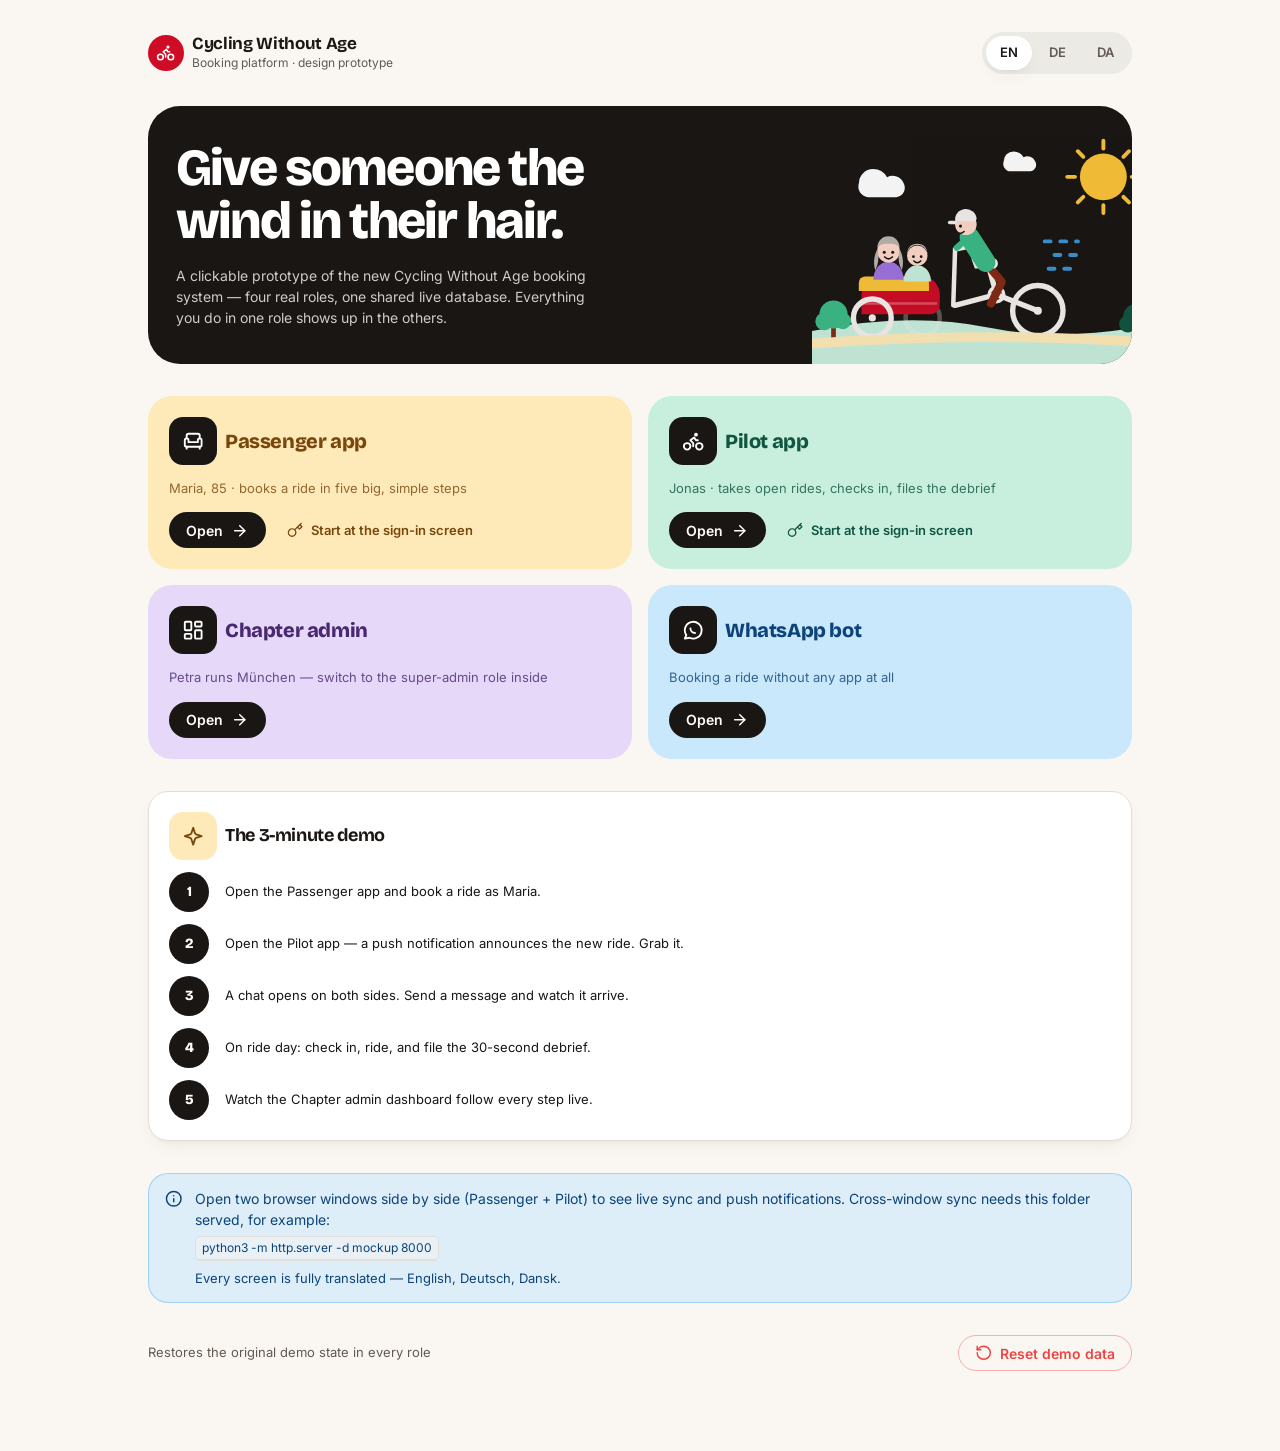
==== mockup/index.html @ 5a2927fe "initial version" ====
<!doctype html>
<html lang="en">
<head>
  <meta charset="utf-8">
  <meta name="viewport" content="width=device-width, initial-scale=1, viewport-fit=cover">
  <meta name="theme-color" content="#faf5ee">
  <link rel="icon" href="data:image/svg+xml,<svg xmlns='http://www.w3.org/2000/svg' viewBox='0 0 100 100'><text y='.9em' font-size='90'>🚲</text></svg>">
  <title>Cycling Without Age — Booking Platform Mockup</title>
  <link rel="preconnect" href="https://fonts.googleapis.com">
  <link rel="preconnect" href="https://fonts.gstatic.com" crossorigin>
  <link href="https://fonts.googleapis.com/css2?family=Bricolage+Grotesque:opsz,wght@12..96,600;12..96,700;12..96,800&family=Inter:wght@400;450;500;600;700&display=swap" rel="stylesheet">
  <link rel="stylesheet" href="css/app.css">
  <link rel="stylesheet" href="css/brand.css">
  <script defer src="js/icons.js"></script>
  <script defer src="js/i18n.js"></script>
  <script defer src="js/i18n/common.js"></script>
  <script defer src="js/store.js"></script>
  <script defer src="js/ui.js"></script>
  <script defer src="js/art.js"></script>
  <script defer src="js/auth.js"></script>
  <script defer src="js/index.js"></script>
</head>
<body class="app-v3">
</body>
</html>
---- mockup/css/app.css ----
/* ==========================================================================
   Cycling Without Age — mockup design system
   Recreates the Lebenshilfe (shadcn "new-york") look in plain CSS,
   primary color swapped to CWA red.
   ========================================================================== */

:root {
  --background: 0 0% 100%;
  --foreground: 0 0% 3.9%;
  --card: 0 0% 100%;
  --card-foreground: 0 0% 3.9%;
  --popover: 0 0% 100%;
  --primary: 352 89% 43%;            /* CWA red */
  --primary-foreground: 0 0% 100%;
  --secondary: 0 0% 96.1%;
  --secondary-foreground: 0 0% 9%;
  --muted: 0 0% 96.1%;
  --muted-foreground: 0 0% 45.1%;
  --accent: 0 0% 96.1%;
  --accent-foreground: 0 0% 9%;
  --destructive: 0 84.2% 60.2%;
  --destructive-foreground: 0 0% 98%;
  --border: 0 0% 89.8%;
  --input: 0 0% 89.8%;
  --ring: 352 89% 43%;
  --radius: 0.625rem;

  --amber-bg: 45 93% 47%;
  --emerald: 152 69% 31%;
  --sky: 199 89% 48%;

  --shadow-sm: 0 1px 2px 0 rgb(0 0 0 / 0.05);
  --shadow-md: 0 4px 6px -1px rgb(0 0 0 / 0.07), 0 2px 4px -2px rgb(0 0 0 / 0.07);
  --shadow-lg: 0 10px 15px -3px rgb(0 0 0 / 0.1), 0 4px 6px -4px rgb(0 0 0 / 0.1);
  --shadow-xl: 0 20px 25px -5px rgb(0 0 0 / 0.1), 0 8px 10px -6px rgb(0 0 0 / 0.1);

  --font-sans: Inter, ui-sans-serif, system-ui, -apple-system, BlinkMacSystemFont,
    "Segoe UI", Roboto, "Helvetica Neue", Arial, sans-serif;
}

*, *::before, *::after { box-sizing: border-box; border-color: hsl(var(--border)); }
* { margin: 0; padding: 0; }

html { height: 100%; }
body {
  min-height: 100%;
  font-family: var(--font-sans);
  font-size: 14px;
  line-height: 1.5;
  color: hsl(var(--foreground));
  background: hsl(var(--background));
  -webkit-font-smoothing: antialiased;
  text-rendering: optimizeLegibility;
}

img, svg { display: block; max-width: 100%; }
svg.icon { width: 1.25em; height: 1.25em; flex: none; }
button { font: inherit; color: inherit; background: none; border: none; cursor: pointer; }
a { color: inherit; text-decoration: none; }
h1, h2, h3, h4 { font-weight: 600; line-height: 1.3; letter-spacing: -0.01em; }

::selection { background: hsl(var(--primary) / 0.15); }

/* Focus rings — 3px ring at 50% like Lebenshilfe */
:focus-visible {
  outline: none;
  box-shadow: 0 0 0 3px hsl(var(--ring) / 0.4);
  border-radius: calc(var(--radius) - 4px);
}
.input:focus-visible, .textarea:focus-visible, .select:focus-visible {
  border-color: hsl(var(--ring));
  box-shadow: 0 0 0 3px hsl(var(--ring) / 0.25);
}

/* ==========================================================================
   Buttons
   ========================================================================== */
.btn {
  display: inline-flex;
  align-items: center;
  justify-content: center;
  gap: 0.5rem;
  height: 2.25rem;                 /* h-9 */
  padding: 0 1rem;
  border-radius: calc(var(--radius) - 2px);
  font-size: 0.875rem;
  font-weight: 500;
  white-space: nowrap;
  user-select: none;
  -webkit-user-select: none;
  touch-action: manipulation;
  transition: all 100ms ease-out;
  border: 1px solid transparent;
}
.btn:active { transform: scale(0.97); filter: brightness(0.95); }
.btn:disabled { opacity: 0.5; pointer-events: none; }

.btn-primary { background: hsl(var(--primary)); color: hsl(var(--primary-foreground)); }
.btn-primary:hover { background: hsl(var(--primary) / 0.9); }
.btn-secondary { background: hsl(var(--secondary)); color: hsl(var(--secondary-foreground)); }
.btn-secondary:hover { background: hsl(var(--secondary) / 0.8); }
.btn-outline { background: hsl(var(--background)); border-color: hsl(var(--input)); box-shadow: var(--shadow-sm); }
.btn-outline:hover { background: hsl(var(--accent)); }
.btn-ghost { background: transparent; }
.btn-ghost:hover { background: hsl(var(--accent)); }
.btn-destructive { background: hsl(var(--destructive)); color: hsl(var(--destructive-foreground)); }
.btn-destructive-outline { background: transparent; border-color: hsl(var(--destructive) / 0.4); color: hsl(var(--destructive)); }
.btn-destructive-outline:hover { background: hsl(var(--destructive) / 0.06); }
.btn-emerald { background: hsl(var(--emerald)); color: white; }

.btn-sm { height: 2rem; padding: 0 0.75rem; font-size: 0.8125rem; }
.btn-lg { height: 2.75rem; padding: 0 1.25rem; font-size: 0.9375rem; }
.btn-xl { height: 3.5rem; padding: 0 1.5rem; font-size: 1.0625rem; border-radius: var(--radius); }
.btn-block { width: 100%; }

.icon-btn {
  display: inline-flex; align-items: center; justify-content: center;
  width: 2.25rem; height: 2.25rem; border-radius: calc(var(--radius) - 2px);
  transition: all 100ms ease-out; color: hsl(var(--foreground));
}
.icon-btn:hover { background: hsl(var(--accent)); }
.icon-btn:active { transform: scale(0.94); }

/* ==========================================================================
   Cards / tiles
   ========================================================================== */
.card {
  background: hsl(var(--card));
  border: 1px solid hsl(var(--border));
  border-radius: 0.75rem;
  padding: 1.25rem;
}
.card-tight { padding: 0.875rem 1rem; }
.card-flush { padding: 0; overflow: hidden; }

.link-card {
  display: flex; align-items: center; gap: 1rem;
  background: hsl(var(--card));
  border: 1px solid hsl(var(--border));
  border-radius: 0.75rem;
  padding: 1.125rem 1.25rem;
  transition: all 100ms ease-out;
  cursor: pointer;
  text-align: left;
  width: 100%;
}
.link-card:hover { border-color: hsl(var(--primary) / 0.4); background: hsl(var(--accent) / 0.5); }
.link-card:hover .link-card-chevron { transform: translateX(2px); color: hsl(var(--foreground)); }
.link-card:active { transform: scale(0.98); filter: brightness(0.97); }
.link-card-chevron { color: hsl(var(--muted-foreground)); transition: all 100ms ease-out; margin-left: auto; }

.icon-tile {
  display: flex; align-items: center; justify-content: center; flex: none;
  width: 3rem; height: 3rem;
  border-radius: 0.625rem;
  background: hsl(var(--primary) / 0.1);
  color: hsl(var(--primary));
}
.icon-tile svg.icon { width: 1.4rem; height: 1.4rem; }
.icon-tile-sm { width: 2.25rem; height: 2.25rem; border-radius: 0.5rem; }
.icon-tile-sm svg.icon { width: 1.1rem; height: 1.1rem; }

.stat-tile {
  background: hsl(var(--card));
  border: 1px solid hsl(var(--border));
  border-radius: 0.75rem;
  padding: 1rem 1.25rem;
}
.stat-value { font-size: 1.625rem; font-weight: 600; letter-spacing: -0.02em; font-variant-numeric: tabular-nums; }
.stat-label { font-size: 0.8125rem; color: hsl(var(--muted-foreground)); }
.stat-trend { font-size: 0.75rem; color: hsl(var(--emerald)); font-weight: 500; }

/* ==========================================================================
   Badges / chips
   ========================================================================== */
.badge {
  display: inline-flex; align-items: center; gap: 0.3rem;
  border-radius: 999px;
  padding: 0.1875rem 0.625rem;
  font-size: 0.75rem;
  font-weight: 500;
  border: 1px solid transparent;
  white-space: nowrap;
}
.badge svg.icon { width: 0.85em; height: 0.85em; }
.badge-muted { background: hsl(var(--muted)); color: hsl(var(--secondary-foreground)); }
.badge-outline { border-color: hsl(var(--border)); color: hsl(var(--muted-foreground)); }
.badge-primary { background: hsl(var(--primary) / 0.1); color: hsl(var(--primary)); }
.badge-amber { background: hsl(45 93% 47% / 0.15); color: hsl(30 80% 32%); border-color: hsl(45 93% 47% / 0.3); }
.badge-emerald { background: hsl(var(--emerald) / 0.1); color: hsl(var(--emerald)); }
.badge-sky { background: hsl(var(--sky) / 0.12); color: hsl(200 90% 32%); }
.badge-red { background: hsl(var(--destructive) / 0.1); color: hsl(var(--destructive)); }

.chip {
  display: inline-flex; align-items: center; justify-content: center; gap: 0.4rem;
  height: 2.25rem;
  padding: 0 0.875rem;
  border-radius: 999px;
  border: 1px solid hsl(var(--input));
  background: hsl(var(--background));
  font-size: 0.875rem;
  font-weight: 500;
  transition: all 100ms ease-out;
  cursor: pointer;
  user-select: none;
}
.chip:hover { background: hsl(var(--accent)); }
.chip:active { transform: scale(0.96); }
.chip.active {
  background: hsl(var(--primary));
  border-color: hsl(var(--primary));
  color: hsl(var(--primary-foreground));
}

/* ==========================================================================
   Forms
   ========================================================================== */
.field { display: flex; flex-direction: column; gap: 0.4rem; }
.label { font-size: 0.875rem; font-weight: 500; }
.hint { font-size: 0.8125rem; color: hsl(var(--muted-foreground)); }

.input, .textarea, .select {
  width: 100%;
  height: 2.5rem;
  padding: 0 0.75rem;
  border: 1px solid hsl(var(--input));
  border-radius: calc(var(--radius) - 2px);
  background: hsl(var(--background));
  font: inherit;
  font-size: 0.9375rem;
  color: hsl(var(--foreground));
  box-shadow: var(--shadow-sm);
  transition: border-color 100ms ease-out, box-shadow 100ms ease-out;
}
.textarea { height: auto; min-height: 5rem; padding: 0.625rem 0.75rem; resize: vertical; }
.select {
  appearance: none;
  background-image: url("data:image/svg+xml,%3Csvg xmlns='http://www.w3.org/2000/svg' width='16' height='16' viewBox='0 0 24 24' fill='none' stroke='%23737373' stroke-width='2' stroke-linecap='round' stroke-linejoin='round'%3E%3Cpath d='m6 9 6 6 6-6'/%3E%3C/svg%3E");
  background-repeat: no-repeat;
  background-position: right 0.625rem center;
  padding-right: 2.25rem;
}
.input::placeholder, .textarea::placeholder { color: hsl(var(--muted-foreground)); }
input[type="range"] { accent-color: hsl(var(--primary)); }

/* checkbox row (waivers, checklists) */
.check-row {
  display: flex; align-items: flex-start; gap: 0.75rem;
  padding: 0.875rem 1rem;
  border: 1px solid hsl(var(--border));
  border-radius: var(--radius);
  cursor: pointer;
  transition: all 100ms ease-out;
  background: hsl(var(--card));
}
.check-row:hover { background: hsl(var(--accent) / 0.5); }
.check-row input[type="checkbox"] { width: 1.25rem; height: 1.25rem; margin-top: 0.1rem; accent-color: hsl(var(--primary)); flex: none; cursor: pointer; }
.check-row.checked { border-color: hsl(var(--emerald) / 0.5); background: hsl(var(--emerald) / 0.05); }

/* switch */
.switch { position: relative; display: inline-block; width: 2.75rem; height: 1.625rem; flex: none; }
.switch input { opacity: 0; width: 0; height: 0; }
.switch-slider {
  position: absolute; inset: 0; border-radius: 999px;
  background: hsl(var(--muted)); border: 1px solid hsl(var(--border));
  transition: all 150ms ease-out; cursor: pointer;
}
.switch-slider::before {
  content: ""; position: absolute; width: 1.25rem; height: 1.25rem;
  left: 2px; top: 50%; transform: translateY(-50%);
  border-radius: 999px; background: white; box-shadow: var(--shadow-sm);
  transition: all 150ms ease-out;
}
.switch input:checked + .switch-slider { background: hsl(var(--primary)); border-color: hsl(var(--primary)); }
.switch input:checked + .switch-slider::before { left: calc(100% - 1.375rem); }
.switch input:focus-visible + .switch-slider { box-shadow: 0 0 0 3px hsl(var(--ring) / 0.4); }

/* segmented control (language switcher) */
.seg {
  display: inline-flex; gap: 2px;
  background: hsl(var(--muted));
  border-radius: calc(var(--radius) - 2px);
  padding: 2px;
}
.seg button {
  padding: 0.3rem 0.7rem;
  border-radius: calc(var(--radius) - 4px);
  font-size: 0.8125rem; font-weight: 500;
  color: hsl(var(--muted-foreground));
  transition: all 100ms ease-out;
}
.seg button.active { background: hsl(var(--background)); color: hsl(var(--foreground)); box-shadow: var(--shadow-sm); }

/* ==========================================================================
   Tables (desktop) + record cards (mobile)
   ========================================================================== */
.table-wrap { overflow-x: auto; border: 1px solid hsl(var(--border)); border-radius: 0.75rem; background: hsl(var(--card)); }
table.table { width: 100%; border-collapse: collapse; font-size: 0.875rem; }
.table th {
  height: 2.5rem; padding: 0 0.75rem; text-align: left;
  font-size: 0.8125rem; font-weight: 500; color: hsl(var(--muted-foreground));
  border-bottom: 1px solid hsl(var(--border));
  white-space: nowrap;
}
.table td { padding: 0.625rem 0.75rem; border-bottom: 1px solid hsl(var(--border)); white-space: nowrap; vertical-align: middle; }
.table tbody tr:last-child td { border-bottom: none; }
.table tbody tr { transition: background 100ms ease-out; }
.table tbody tr:hover { background: hsl(var(--muted) / 0.5); }
.table tbody tr.clickable { cursor: pointer; }

.record-card {
  display: block; width: 100%; text-align: left;
  background: hsl(var(--card));
  border: 1px solid hsl(var(--border));
  border-radius: 0.75rem;
  padding: 0.875rem 1rem;
  transition: all 100ms ease-out;
}
.record-card:active { transform: scale(0.98); }
button.record-card:hover, a.record-card:hover { border-color: hsl(var(--primary) / 0.4); }

@media (min-width: 768px) {
  .cards-mobile { display: none; }
}
@media (max-width: 767.98px) {
  .table-desktop { display: none; }
  .cards-mobile { display: flex; flex-direction: column; gap: 0.625rem; }
}

/* ==========================================================================
   Admin shell — inset sidebar
   ========================================================================== */
.shell { display: flex; min-height: 100vh; min-height: 100dvh; background: hsl(0 0% 97.3%); }

.sidebar {
  width: 16rem; flex: none;
  margin: 0.5rem 0 0.5rem 0.5rem;
  display: flex; flex-direction: column;
  background: hsl(0 0% 98% / 0.7);
  backdrop-filter: blur(8px);
  -webkit-backdrop-filter: blur(8px);
  border: 1px solid hsl(var(--border));
  border-radius: 0.75rem;
  box-shadow: var(--shadow-sm);
  overflow-y: auto;
}
.sidebar-header { display: flex; align-items: center; gap: 0.625rem; padding: 1.125rem 1rem 0.875rem; }
.sidebar-group { padding: 0.5rem 0.625rem; }
.sidebar-group-label {
  padding: 0.375rem 0.625rem; font-size: 0.6875rem; font-weight: 600;
  text-transform: uppercase; letter-spacing: 0.06em;
  color: hsl(var(--muted-foreground));
}
.sidebar-item {
  display: flex; align-items: center; gap: 0.625rem;
  width: 100%; padding: 0.4375rem 0.625rem;
  border-radius: calc(var(--radius) - 2px);
  font-size: 0.875rem; font-weight: 450;
  color: hsl(240 5.3% 26.1%);
  transition: all 100ms ease-out;
  text-align: left;
}
.sidebar-item svg.icon { width: 1.05rem; height: 1.05rem; color: hsl(var(--muted-foreground)); }
.sidebar-item:hover { background: hsl(240 4.8% 95.9%); }
.sidebar-item.active { background: hsl(var(--primary) / 0.09); color: hsl(var(--primary)); font-weight: 500; }
.sidebar-item.active svg.icon { color: hsl(var(--primary)); }
.sidebar-item .badge { margin-left: auto; }
.sidebar-footer { margin-top: auto; padding: 0.75rem; border-top: 1px solid hsl(var(--border)); }

.inset {
  flex: 1; display: flex; flex-direction: column; min-width: 0;
  margin: 0.5rem;
  background: hsl(var(--background));
  border-radius: 0.75rem;
  box-shadow: var(--shadow-sm);
  border: 1px solid hsl(var(--border));
  overflow: hidden;
}
.inset-header {
  position: sticky; top: 0; z-index: 20;
  display: flex; align-items: center; gap: 0.75rem;
  height: 3.5rem; flex: none;
  padding: 0 1rem;
  border-bottom: 1px solid hsl(var(--border));
  background: hsl(var(--background) / 0.7);
  backdrop-filter: blur(8px);
  -webkit-backdrop-filter: blur(8px);
}
.breadcrumb { display: flex; align-items: center; gap: 0.4rem; font-size: 0.875rem; color: hsl(var(--muted-foreground)); min-width: 0; }
.breadcrumb .current { font-weight: 500; color: hsl(var(--foreground)); white-space: nowrap; overflow: hidden; text-overflow: ellipsis; }
.inset-body { flex: 1; overflow-y: auto; }
.page { max-width: 80rem; margin: 0 auto; width: 100%; padding: 1.5rem 1rem 6rem; }

@media (min-width: 768px) {
  .page { padding: 2rem 1.5rem; }
}
@media (max-width: 767.98px) {
  .sidebar { display: none; }
  .inset { margin: 0; border-radius: 0; border: none; box-shadow: none; }
  .inset-header { border-radius: 0; }
}

/* ==========================================================================
   Mobile app shell (passenger / pilot)
   ========================================================================== */
.app { max-width: 40rem; margin: 0 auto; min-height: 100vh; min-height: 100dvh; display: flex; flex-direction: column; }
.app-header {
  position: sticky; top: 0; z-index: 30;
  display: flex; align-items: center; gap: 0.75rem;
  min-height: 3.5rem;
  padding: 0.5rem 1rem;
  padding-top: calc(0.5rem + env(safe-area-inset-top));
  background: hsl(var(--background) / 0.85);
  backdrop-filter: blur(10px);
  -webkit-backdrop-filter: blur(10px);
  border-bottom: 1px solid hsl(var(--border));
}
.app-title { font-size: 1.0625rem; font-weight: 600; letter-spacing: -0.01em; }
.app-body { flex: 1; padding: 1rem 1rem 7rem; }

.tabbar {
  position: fixed; left: 0; right: 0; bottom: 0; z-index: 40;
  display: grid; grid-auto-flow: column; grid-auto-columns: 1fr;
  max-width: 40rem; margin: 0 auto;
  border-top: 1px solid hsl(var(--border));
  background: hsl(var(--background) / 0.95);
  backdrop-filter: blur(10px);
  -webkit-backdrop-filter: blur(10px);
  padding-bottom: env(safe-area-inset-bottom);
}
.tabbar button {
  display: flex; flex-direction: column; align-items: center; justify-content: center; gap: 0.2rem;
  min-height: 3.5rem;
  font-size: 0.6875rem; font-weight: 500;
  color: hsl(var(--muted-foreground));
  transition: color 100ms ease-out;
  position: relative;
}
.tabbar button svg.icon { width: 1.35rem; height: 1.35rem; }
.tabbar button.active { color: hsl(var(--primary)); }
@media (min-width: 768px) { .tabbar.mobile-only { display: none; } }
.tabbar .tab-dot {
  position: absolute; top: 0.45rem; right: calc(50% - 1rem);
  width: 0.55rem; height: 0.55rem; border-radius: 999px;
  background: hsl(var(--primary)); border: 2px solid hsl(var(--background));
}

/* ==========================================================================
   Senior mode — passenger app
   ========================================================================== */
body.senior { font-size: 17px; }
body.senior .app-body { padding: 1.25rem 1.25rem 3rem; }
body.senior .btn { font-size: 1rem; height: 3rem; border-radius: var(--radius); }
body.senior .btn-xl { height: 4.25rem; font-size: 1.25rem; font-weight: 600; border-radius: 0.875rem; }
body.senior .btn-sm { height: 2.5rem; font-size: 0.9375rem; }
body.senior .chip { height: 3.25rem; font-size: 1.0625rem; padding: 0 1.25rem; border-radius: 0.875rem; }
body.senior .input, body.senior .select { height: 3.25rem; font-size: 1.125rem; }
body.senior .label { font-size: 1.0625rem; }
body.senior .hint { font-size: 0.9375rem; }
body.senior .card { border-radius: 0.875rem; }
body.senior .check-row { padding: 1.125rem 1.25rem; }
body.senior .check-row input[type="checkbox"] { width: 1.625rem; height: 1.625rem; }

.wizard-question { font-size: 1.5rem; font-weight: 600; letter-spacing: -0.02em; line-height: 1.25; }

.progress-dots { display: flex; gap: 0.5rem; justify-content: center; }
.progress-dots span {
  width: 0.5rem; height: 0.5rem; border-radius: 999px;
  background: hsl(var(--border)); transition: all 200ms ease-out;
}
.progress-dots span.done { background: hsl(var(--primary) / 0.4); }
.progress-dots span.current { background: hsl(var(--primary)); width: 1.5rem; }

.big-option {
  display: flex; align-items: center; gap: 1rem; width: 100%; text-align: left;
  border: 1.5px solid hsl(var(--border));
  border-radius: 0.875rem;
  padding: 1.125rem 1.25rem;
  background: hsl(var(--card));
  transition: all 100ms ease-out;
  cursor: pointer;
  font-size: 1.0625rem; font-weight: 500;
}
.big-option .hint { font-weight: 400; }
.big-option:hover { border-color: hsl(var(--primary) / 0.5); }
.big-option:active { transform: scale(0.98); }
.big-option.selected {
  border-color: hsl(var(--primary));
  background: hsl(var(--primary) / 0.05);
  box-shadow: 0 0 0 1px hsl(var(--primary));
}

/* ==========================================================================
   Status timeline
   ========================================================================== */
.timeline { display: flex; flex-direction: column; }
.timeline-step { display: flex; gap: 0.875rem; position: relative; padding-bottom: 1.25rem; }
.timeline-step:last-child { padding-bottom: 0; }
.timeline-step::before {
  content: ""; position: absolute; left: 0.5625rem; top: 1.375rem; bottom: 0.125rem;
  width: 2px; background: hsl(var(--border));
}
.timeline-step:last-child::before { display: none; }
.timeline-dot {
  width: 1.25rem; height: 1.25rem; border-radius: 999px; flex: none; z-index: 1;
  border: 2px solid hsl(var(--border)); background: hsl(var(--background));
  display: flex; align-items: center; justify-content: center;
}
.timeline-step.done .timeline-dot { border-color: hsl(var(--emerald)); background: hsl(var(--emerald)); color: white; }
.timeline-step.done::before { background: hsl(var(--emerald) / 0.4); }
.timeline-step.current .timeline-dot { border-color: hsl(var(--primary)); background: hsl(var(--primary) / 0.12); }
.timeline-step.current .timeline-dot::after {
  content: ""; width: 0.5rem; height: 0.5rem; border-radius: 999px;
  background: hsl(var(--primary)); animation: pulse 1.6s ease-in-out infinite;
}
.timeline-dot svg.icon { width: 0.7rem; height: 0.7rem; }
.timeline-title { font-weight: 500; font-size: 0.9375rem; }
.timeline-step .hint { margin-top: 0.05rem; }
.timeline-step.pending { color: hsl(var(--muted-foreground)); }

@keyframes pulse { 0%, 100% { opacity: 1; transform: scale(1); } 50% { opacity: 0.5; transform: scale(0.8); } }

/* ==========================================================================
   Alerts
   ========================================================================== */
.alert {
  display: flex; gap: 0.75rem; align-items: flex-start;
  border-radius: 0.75rem; padding: 0.875rem 1rem;
  border: 1px solid;
  font-size: 0.875rem;
}
.alert-amber { background: hsl(45 93% 47% / 0.08); border-color: hsl(45 93% 47% / 0.35); color: hsl(30 80% 26%); }
.alert-amber svg.icon { color: hsl(35 92% 40%); }
.alert-emerald { background: hsl(var(--emerald) / 0.06); border-color: hsl(var(--emerald) / 0.3); color: hsl(var(--emerald)); }
.alert-sky { background: hsl(var(--sky) / 0.07); border-color: hsl(var(--sky) / 0.3); color: hsl(200 90% 28%); }
.alert-title { font-weight: 600; }
.alert svg.icon { flex: none; margin-top: 0.1rem; }

/* ==========================================================================
   Toasts (bottom-right) + push banners (top, OS-style)
   ========================================================================== */
#toast-region {
  position: fixed; bottom: 1rem; right: 1rem; z-index: 100;
  display: flex; flex-direction: column; gap: 0.5rem; align-items: flex-end;
  pointer-events: none;
  padding-bottom: env(safe-area-inset-bottom);
}
@media (max-width: 767.98px) { #toast-region { bottom: 6rem; left: 1rem; align-items: stretch; } }
.toast {
  pointer-events: auto;
  display: flex; align-items: center; gap: 0.625rem;
  background: hsl(var(--background));
  border: 1px solid hsl(var(--border));
  border-radius: var(--radius);
  box-shadow: var(--shadow-md);
  padding: 0.75rem 1rem;
  font-size: 0.875rem; font-weight: 500;
  max-width: 22rem;
  animation: toast-in 200ms ease-out;
}
.toast.leaving { animation: toast-out 150ms ease-in forwards; }
.toast-success svg.icon { color: hsl(var(--emerald)); }
.toast-info svg.icon { color: hsl(var(--sky)); }
.toast-error svg.icon { color: hsl(var(--destructive)); }
@keyframes toast-in { from { opacity: 0; transform: translateY(8px); } to { opacity: 1; transform: none; } }
@keyframes toast-out { to { opacity: 0; transform: translateY(8px); } }

#banner-region {
  position: fixed; top: 0.75rem; left: 50%; transform: translateX(-50%); z-index: 110;
  display: flex; flex-direction: column; gap: 0.5rem;
  width: min(26rem, calc(100vw - 1.5rem));
  padding-top: env(safe-area-inset-top);
  pointer-events: none;
}
.push-banner {
  pointer-events: auto;
  display: flex; gap: 0.75rem; align-items: center;
  background: hsl(var(--background) / 0.92);
  backdrop-filter: blur(14px);
  -webkit-backdrop-filter: blur(14px);
  border: 1px solid hsl(var(--border));
  border-radius: 1rem;
  box-shadow: var(--shadow-xl);
  padding: 0.75rem 0.875rem;
  cursor: pointer;
  animation: banner-in 300ms cubic-bezier(0.32, 0.72, 0, 1);
  text-align: left; width: 100%;
}
.push-banner.leaving { animation: banner-out 200ms ease-in forwards; }
.push-banner:active { transform: scale(0.98); }
.push-banner .app-icon {
  width: 2.375rem; height: 2.375rem; flex: none;
  border-radius: 0.625rem;
  background: hsl(var(--primary));
  color: white;
  display: flex; align-items: center; justify-content: center;
}
.push-banner .app-icon svg.icon { width: 1.25rem; height: 1.25rem; }
.push-banner-title { font-weight: 600; font-size: 0.875rem; }
.push-banner-body { font-size: 0.8125rem; color: hsl(var(--muted-foreground)); display: -webkit-box; -webkit-line-clamp: 2; -webkit-box-orient: vertical; overflow: hidden; }
.push-banner-meta { margin-left: auto; font-size: 0.6875rem; color: hsl(var(--muted-foreground)); flex: none; align-self: flex-start; }
@keyframes banner-in { from { opacity: 0; transform: translateY(-120%); } to { opacity: 1; transform: none; } }
@keyframes banner-out { to { opacity: 0; transform: translateY(-120%); } }

/* ==========================================================================
   Modal / drawer / bottom sheet
   ========================================================================== */
.overlay {
  position: fixed; inset: 0; z-index: 60;
  background: rgb(0 0 0 / 0.4);
  animation: fade-in 150ms ease-out;
  display: flex;
}
@keyframes fade-in { from { opacity: 0; } }

.modal {
  margin: auto;
  width: min(28rem, calc(100vw - 2rem));
  background: hsl(var(--background));
  border-radius: 1rem;
  box-shadow: var(--shadow-xl);
  padding: 1.5rem;
  animation: modal-in 200ms cubic-bezier(0.32, 0.72, 0, 1);
  max-height: calc(100dvh - 4rem);
  overflow-y: auto;
}
@keyframes modal-in { from { opacity: 0; transform: scale(0.96) translateY(8px); } }

.drawer {
  margin-left: auto;
  width: min(28rem, 100vw);
  height: 100%;
  background: hsl(var(--background));
  box-shadow: var(--shadow-xl);
  display: flex; flex-direction: column;
  animation: drawer-in 250ms cubic-bezier(0.32, 0.72, 0, 1);
}
@keyframes drawer-in { from { transform: translateX(100%); } }
.drawer-header {
  display: flex; align-items: center; gap: 0.75rem;
  padding: 1rem 1.25rem; border-bottom: 1px solid hsl(var(--border)); flex: none;
}
.drawer-body { flex: 1; overflow-y: auto; padding: 1.25rem; }
.drawer-footer { padding: 1rem 1.25rem; border-top: 1px solid hsl(var(--border)); display: flex; gap: 0.625rem; flex: none; }

@media (max-width: 767.98px) {
  .overlay { align-items: flex-end; }
  .modal {
    margin: auto auto 0; width: 100vw; max-width: none;
    border-radius: 1.25rem 1.25rem 0 0;
    animation: sheet-in 250ms cubic-bezier(0.32, 0.72, 0, 1);
    padding-bottom: calc(1.5rem + env(safe-area-inset-bottom));
  }
  @keyframes sheet-in { from { transform: translateY(100%); } }
}

/* ==========================================================================
   Chat
   ========================================================================== */
.chat-scroll { flex: 1; overflow-y: auto; display: flex; flex-direction: column; gap: 0.375rem; padding: 1rem; }
.msg { max-width: 78%; padding: 0.55rem 0.85rem; border-radius: 1.05rem; font-size: 0.9375rem; line-height: 1.45; width: fit-content; overflow-wrap: anywhere; }
.msg-theirs { background: hsl(var(--muted)); border-bottom-left-radius: 0.3rem; align-self: flex-start; }
.msg-mine { background: hsl(var(--primary)); color: white; border-bottom-right-radius: 0.3rem; align-self: flex-end; }
.msg-system {
  align-self: center; max-width: 90%;
  background: hsl(var(--sky) / 0.08); color: hsl(200 60% 30%);
  font-size: 0.8125rem; text-align: center;
  border-radius: 999px; padding: 0.35rem 0.9rem;
}
.msg-meta { font-size: 0.6875rem; color: hsl(var(--muted-foreground)); padding: 0 0.5rem; }
.msg-meta.mine { align-self: flex-end; }

/* chapter-team messages: unmistakably NOT the ride partner */
.msg-admin {
  background: hsl(262 55% 95%);
  border: 1px solid hsl(262 45% 85%);
  color: hsl(262 45% 25%);
  border-bottom-left-radius: 0.3rem;
  align-self: flex-start;
}
.msg-label {
  display: inline-flex; align-items: center; gap: 0.3rem;
  align-self: flex-start;
  font-size: 0.6875rem; font-weight: 600;
  color: hsl(262 45% 40%);
  padding: 0.35rem 0.5rem 0;
}
.msg-label svg.icon { width: 0.8rem; height: 0.8rem; }
.chat-input-row {
  position: sticky; bottom: 0;
  display: flex; gap: 0.5rem; align-items: center;
  padding: 0.75rem 1rem;
  padding-bottom: calc(0.75rem + env(safe-area-inset-bottom));
  background: hsl(var(--background) / 0.95);
  backdrop-filter: blur(10px);
  -webkit-backdrop-filter: blur(10px);
  border-top: 1px solid hsl(var(--border));
}
.chat-input-row .input { border-radius: 999px; flex: 1; box-shadow: none; }
.send-btn {
  width: 2.5rem; height: 2.5rem; border-radius: 999px; flex: none;
  background: hsl(var(--primary)); color: white;
  display: flex; align-items: center; justify-content: center;
  transition: all 100ms ease-out;
}
.send-btn:active { transform: scale(0.9); }
.send-btn:disabled { opacity: 0.4; }
body.senior .msg { font-size: 1.0625rem; }
body.senior .chat-input-row .input { height: 3.25rem; font-size: 1.0625rem; }
body.senior .send-btn { width: 3.25rem; height: 3.25rem; }

/* ==========================================================================
   WhatsApp mock
   ========================================================================== */
.phone-frame {
  width: min(24rem, 100%);
  margin: 0 auto;
  border-radius: 2.5rem;
  border: 10px solid #111;
  box-shadow: var(--shadow-xl), 0 0 0 2px #333;
  overflow: hidden;
  height: min(52rem, calc(100dvh - 7rem));
  display: flex; flex-direction: column;
  background: #efe7dd;
  position: relative;
}
.wa-header {
  background: #075e54; color: white;
  display: flex; align-items: center; gap: 0.75rem;
  padding: 0.875rem 1rem;
  padding-top: calc(0.875rem + 8px);
  flex: none;
}
.wa-header .avatar { background: #128c7e; color: white; }
.wa-title { font-weight: 600; font-size: 0.9375rem; }
.wa-sub { font-size: 0.75rem; opacity: 0.85; }
.wa-scroll {
  flex: 1; overflow-y: auto;
  padding: 1rem 0.875rem;
  display: flex; flex-direction: column; gap: 0.3rem;
  background:
    radial-gradient(circle at 20% 30%, rgb(255 255 255 / 0.25) 0 2px, transparent 2px),
    radial-gradient(circle at 70% 60%, rgb(255 255 255 / 0.2) 0 2px, transparent 2px),
    #efe7dd;
  background-size: 90px 90px, 70px 70px, auto;
}
.wa-msg {
  max-width: 82%; padding: 0.45rem 0.7rem;
  border-radius: 0.55rem;
  font-size: 0.875rem; line-height: 1.4;
  box-shadow: 0 1px 0.5px rgb(0 0 0 / 0.13);
  width: fit-content;
  overflow-wrap: anywhere;
}
.wa-bot { background: white; align-self: flex-start; border-top-left-radius: 0; }
.wa-user { background: #d9fdd3; align-self: flex-end; border-top-right-radius: 0; }
.wa-time { font-size: 0.625rem; color: rgb(0 0 0 / 0.4); text-align: right; margin-top: 0.1rem; }
.wa-chips { display: flex; flex-wrap: wrap; gap: 0.4rem; align-self: flex-end; justify-content: flex-end; padding: 0.25rem 0; }
.wa-chip {
  border: 1.5px solid #128c7e; color: #075e54; background: white;
  border-radius: 999px; padding: 0.4rem 0.9rem;
  font-size: 0.8125rem; font-weight: 500;
  transition: all 100ms ease-out;
}
.wa-chip:active { transform: scale(0.95); background: #d9fdd3; }
.wa-input-row {
  flex: none; display: flex; gap: 0.5rem; padding: 0.5rem 0.625rem;
  background: #f0f0f0; align-items: center;
}
.wa-input-row input {
  flex: 1; border: none; border-radius: 999px; background: white;
  padding: 0.6rem 1rem; font: inherit; font-size: 0.875rem;
}
.wa-input-row input:focus-visible { box-shadow: 0 0 0 2px #128c7e66; }
.wa-send { width: 2.6rem; height: 2.6rem; border-radius: 999px; background: #00a884; color: white; display: flex; align-items: center; justify-content: center; flex: none; }
.wa-typing { display: inline-flex; gap: 0.25rem; padding: 0.6rem 0.8rem; }
.wa-typing span { width: 0.4rem; height: 0.4rem; border-radius: 999px; background: rgb(0 0 0 / 0.3); animation: wa-blink 1.2s infinite; }
.wa-typing span:nth-child(2) { animation-delay: 0.2s; }
.wa-typing span:nth-child(3) { animation-delay: 0.4s; }
@keyframes wa-blink { 0%, 60%, 100% { opacity: 0.3; } 30% { opacity: 1; transform: translateY(-2px); } }

/* ==========================================================================
   Event roster grid
   ========================================================================== */
.roster-grid { display: grid; gap: 0.5rem; }
.roster-head { font-size: 0.8125rem; font-weight: 600; text-align: center; padding: 0.375rem; color: hsl(var(--muted-foreground)); }
.roster-time { font-size: 0.8125rem; font-weight: 500; color: hsl(var(--muted-foreground)); display: flex; align-items: center; font-variant-numeric: tabular-nums; }
.roster-cell {
  min-height: 3.25rem;
  border: 1.5px dashed hsl(var(--border));
  border-radius: calc(var(--radius) - 2px);
  display: flex; flex-direction: column; align-items: center; justify-content: center; gap: 0.1rem;
  font-size: 0.8125rem;
  transition: all 100ms ease-out;
  padding: 0.375rem;
  text-align: center;
}
button.roster-cell { cursor: pointer; color: hsl(var(--muted-foreground)); }
button.roster-cell:hover { border-color: hsl(var(--primary) / 0.6); color: hsl(var(--primary)); background: hsl(var(--primary) / 0.04); }
.roster-cell.filled {
  border: 1px solid hsl(var(--emerald) / 0.4);
  background: hsl(var(--emerald) / 0.07);
  color: hsl(var(--foreground));
  font-weight: 500;
}
.roster-cell .order-num {
  font-size: 0.6875rem; font-weight: 600;
  color: hsl(var(--emerald));
}

/* ==========================================================================
   Calendar (admin week grid)
   ========================================================================== */
.cal-grid { display: grid; grid-template-columns: 3.25rem repeat(7, 1fr); border: 1px solid hsl(var(--border)); border-radius: 0.75rem; overflow: hidden; background: hsl(var(--card)); min-width: 640px; }
.cal-head { padding: 0.5rem 0.25rem; text-align: center; font-size: 0.75rem; font-weight: 600; border-bottom: 1px solid hsl(var(--border)); background: hsl(var(--muted) / 0.5); }
.cal-head .dow { color: hsl(var(--muted-foreground)); font-weight: 500; }
.cal-head.today { color: hsl(var(--primary)); }
.cal-hour { font-size: 0.6875rem; color: hsl(var(--muted-foreground)); text-align: right; padding: 0.25rem 0.375rem 0 0; border-right: 1px solid hsl(var(--border)); font-variant-numeric: tabular-nums; }
.cal-cell { border-top: 1px solid hsl(var(--border) / 0.6); border-right: 1px solid hsl(var(--border) / 0.6); min-height: 2.75rem; position: relative; padding: 2px; }
.cal-cell.closed { background: repeating-linear-gradient(45deg, hsl(var(--muted) / 0.6) 0 6px, transparent 6px 12px); }
.cal-event {
  border-radius: 0.375rem; padding: 0.2rem 0.4rem;
  font-size: 0.6875rem; font-weight: 500; line-height: 1.3;
  cursor: pointer; overflow: hidden;
  border: 1px solid;
  margin-bottom: 2px;
}
.cal-event.status-open { background: hsl(45 93% 47% / 0.15); border-color: hsl(45 93% 47% / 0.4); color: hsl(30 80% 28%); }
.cal-event.status-staffed { background: hsl(var(--sky) / 0.12); border-color: hsl(var(--sky) / 0.35); color: hsl(200 90% 30%); }
.cal-event.status-done { background: hsl(var(--emerald) / 0.1); border-color: hsl(var(--emerald) / 0.3); color: hsl(var(--emerald)); }
.cal-event.status-requested { background: hsl(var(--primary) / 0.08); border-color: hsl(var(--primary) / 0.3); color: hsl(var(--primary)); }

/* ==========================================================================
   Misc components
   ========================================================================== */
.avatar {
  width: 2.25rem; height: 2.25rem; border-radius: 999px; flex: none;
  background: hsl(var(--primary) / 0.12); color: hsl(var(--primary));
  display: flex; align-items: center; justify-content: center;
  font-size: 0.8125rem; font-weight: 600;
}
.avatar-lg { width: 3.25rem; height: 3.25rem; font-size: 1.125rem; }

.battery { display: inline-flex; align-items: center; gap: 0.4rem; font-variant-numeric: tabular-nums; }
.battery-bar { display: block; width: 3rem; height: 0.5rem; border-radius: 999px; background: hsl(var(--border)); overflow: hidden; }
.battery-fill { display: block; height: 100%; border-radius: 999px; background: hsl(var(--emerald)); }
.battery-fill.low { background: hsl(45 93% 47%); }
.battery-fill.critical { background: hsl(var(--destructive)); }

.empty-state {
  display: flex; flex-direction: column; align-items: center; gap: 0.75rem;
  padding: 3rem 1.5rem; text-align: center;
  color: hsl(var(--muted-foreground));
}
.empty-state .icon-tile { background: hsl(var(--muted)); color: hsl(var(--muted-foreground)); }

.divider { height: 1px; background: hsl(var(--border)); border: none; }

.kbd {
  font-size: 0.6875rem; padding: 0.1rem 0.375rem;
  border: 1px solid hsl(var(--border)); border-bottom-width: 2px;
  border-radius: 0.3rem; background: hsl(var(--muted) / 0.5);
  font-family: inherit;
}

.unread-dot { width: 0.55rem; height: 0.55rem; border-radius: 999px; background: hsl(var(--primary)); flex: none; }

/* ---- maps (OSM iframe embeds) ---- */
.map-embed { border: 1px solid hsl(var(--border)); border-radius: 0.75rem; overflow: hidden; background: hsl(var(--muted)); }
.map-embed iframe { display: block; width: 100%; height: 13rem; border: 0; }
.map-embed-sm iframe { height: 9rem; }
.map-caption {
  display: flex; align-items: center; gap: 0.4rem;
  padding: 0.5rem 0.75rem;
  font-size: 0.8125rem; color: hsl(var(--muted-foreground));
  border-top: 1px solid hsl(var(--border));
  background: hsl(var(--background));
}
.map-caption svg.icon { width: 0.9rem; height: 0.9rem; flex: none; }

/* ---- progress meter (training completion etc.) ---- */
.meter { display: block; height: 0.5rem; border-radius: 999px; background: hsl(var(--muted)); overflow: hidden; }
.meter-fill { display: block; height: 100%; border-radius: 999px; background: hsl(var(--emerald)); transition: width 300ms ease-out; }

/* ---- training video card ---- */
.video-card { display: flex; gap: 0.875rem; align-items: center; }
.video-thumb {
  width: 4.5rem; height: 3.25rem; flex: none;
  border-radius: 0.5rem;
  background: linear-gradient(135deg, hsl(var(--primary) / 0.85), hsl(var(--primary) / 0.55));
  color: white;
  display: flex; align-items: center; justify-content: center;
  position: relative;
}
.video-thumb.done { background: hsl(var(--emerald) / 0.15); color: hsl(var(--emerald)); }
.video-thumb svg.icon { width: 1.5rem; height: 1.5rem; }
.play-tri {
  width: 0; height: 0; border-style: solid;
  border-width: 0.5rem 0 0.5rem 0.85rem;
  border-color: transparent transparent transparent currentColor;
}

/* ---- week strip (pilot weekly calendar) ---- */
.week-strip { display: grid; grid-template-columns: repeat(7, 1fr); gap: 0.375rem; }
.week-strip button {
  display: flex; flex-direction: column; align-items: center; gap: 0.15rem;
  padding: 0.5rem 0.125rem;
  border: 1px solid hsl(var(--border));
  border-radius: 0.625rem;
  background: hsl(var(--card));
  font-size: 0.75rem; color: hsl(var(--muted-foreground));
  transition: all 100ms ease-out;
}
.week-strip .dnum { font-size: 1rem; font-weight: 600; color: hsl(var(--foreground)); }
.week-strip button.active { border-color: hsl(var(--primary)); background: hsl(var(--primary) / 0.06); }
.week-strip button.active .dnum { color: hsl(var(--primary)); }
.week-strip .ride-dot { width: 0.375rem; height: 0.375rem; border-radius: 999px; background: hsl(var(--primary)); }
.week-strip .ride-dot.none { background: transparent; }
.week-strip button.today .dnum { text-decoration: underline; text-underline-offset: 3px; }

/* ---- passkey / auth ---- */
.passkey-ring {
  width: 4.5rem; height: 4.5rem; border-radius: 999px; margin: 0 auto;
  display: flex; align-items: center; justify-content: center;
  background: hsl(var(--primary) / 0.08); color: hsl(var(--primary));
  position: relative;
}
.passkey-ring svg.icon { width: 2rem; height: 2rem; }
.passkey-ring::after {
  content: ""; position: absolute; inset: -6px;
  border: 2px solid hsl(var(--primary) / 0.35);
  border-radius: 999px;
  animation: passkey-pulse 1.6s ease-out infinite;
}
@keyframes passkey-pulse {
  0% { transform: scale(0.9); opacity: 1; }
  100% { transform: scale(1.25); opacity: 0; }
}

/* brand top bar for the mobile apps */
.brandbar-title { font-size: 0.9375rem; font-weight: 600; letter-spacing: -0.01em; line-height: 1.2; }
.brandbar-sub { font-size: 0.6875rem; color: hsl(var(--muted-foreground)); }
.bell-btn { position: relative; }
.bell-btn .unread-dot { position: absolute; top: 0.45rem; right: 0.45rem; border: 2px solid hsl(var(--background)); width: 0.65rem; height: 0.65rem; }

.bar-chart { display: flex; align-items: flex-end; gap: 0.5rem; height: 9rem; }
.bar-col { flex: 1; display: flex; flex-direction: column; align-items: center; gap: 0.375rem; height: 100%; justify-content: flex-end; }
.bar { width: 100%; max-width: 2.5rem; border-radius: 0.375rem 0.375rem 0 0; background: hsl(var(--primary) / 0.75); transition: height 300ms ease-out; min-height: 2px; }
.bar-col:hover .bar { background: hsl(var(--primary)); }
.bar-label { font-size: 0.6875rem; color: hsl(var(--muted-foreground)); }
.bar-value { font-size: 0.6875rem; font-weight: 600; font-variant-numeric: tabular-nums; }

.detail-list { display: flex; flex-direction: column; }
.detail-list > div { display: flex; justify-content: space-between; align-items: center; gap: 1rem; padding: 0.625rem 0; border-bottom: 1px solid hsl(var(--border) / 0.7); font-size: 0.875rem; }
.detail-list > div:last-child { border-bottom: none; }
.detail-list dt { color: hsl(var(--muted-foreground)); flex: none; }
.detail-list dd { font-weight: 500; text-align: right; }
body.senior .detail-list > div { font-size: 1.0625rem; padding: 0.875rem 0; }

/* ==========================================================================
   Utilities
   ========================================================================== */
.row { display: flex; align-items: center; gap: 0.5rem; }
.row-lg { display: flex; align-items: center; gap: 1rem; }
.stack { display: flex; flex-direction: column; gap: 0.75rem; }
.stack-sm { display: flex; flex-direction: column; gap: 0.375rem; }
.stack-lg { display: flex; flex-direction: column; gap: 1.5rem; }
.between { display: flex; align-items: center; justify-content: space-between; gap: 0.75rem; }
.wrap { flex-wrap: wrap; }
.grow { flex: 1; min-width: 0; }
.center { text-align: center; }
.w-full { width: 100%; }

.muted { color: hsl(var(--muted-foreground)); }
.small { font-size: 0.8125rem; }
.tiny { font-size: 0.75rem; }
.semibold { font-weight: 600; }
.medium { font-weight: 500; }
.tabular { font-variant-numeric: tabular-nums; }
.truncate { white-space: nowrap; overflow: hidden; text-overflow: ellipsis; }
.text-primary { color: hsl(var(--primary)); }
.text-emerald { color: hsl(var(--emerald)); }
.text-amber { color: hsl(35 92% 38%); }
.text-destructive { color: hsl(var(--destructive)); }

.h1 { font-size: 1.25rem; font-weight: 600; letter-spacing: -0.02em; }
@media (min-width: 640px) { .h1 { font-size: 1.5rem; } }
.h2 { font-size: 1.0625rem; font-weight: 600; letter-spacing: -0.01em; }

.grid-2 { display: grid; gap: 1rem; grid-template-columns: 1fr; }
.grid-3 { display: grid; gap: 1rem; grid-template-columns: 1fr; }
.grid-4 { display: grid; gap: 1rem; grid-template-columns: repeat(2, 1fr); }
@media (min-width: 640px) {
  .grid-2 { grid-template-columns: repeat(2, 1fr); }
  .grid-3 { grid-template-columns: repeat(2, 1fr); }
  .grid-4 { grid-template-columns: repeat(4, 1fr); }
}
@media (min-width: 1024px) { .grid-3 { grid-template-columns: repeat(3, 1fr); } }

.mt-1 { margin-top: 0.25rem; } .mt-2 { margin-top: 0.5rem; } .mt-4 { margin-top: 1rem; } .mt-6 { margin-top: 1.5rem; }
.mb-2 { margin-bottom: 0.5rem; } .mb-4 { margin-bottom: 1rem; } .mb-6 { margin-bottom: 1.5rem; }

.hide-mobile { display: none; }
@media (min-width: 768px) {
  .hide-mobile { display: initial; }
  .hide-desktop { display: none; }
}

.scroll-x { overflow-x: auto; -webkit-overflow-scrolling: touch; }

/* subtle scrollbars */
::-webkit-scrollbar { width: 8px; height: 8px; }
::-webkit-scrollbar-thumb { background: hsl(var(--border)); border-radius: 999px; }
::-webkit-scrollbar-thumb:hover { background: hsl(var(--muted-foreground) / 0.4); }
::-webkit-scrollbar-track { background: transparent; }
---- mockup/css/brand.css ----
/* ==========================================================================
   Cycling Without Age — BRAND LAYER (v3)
   Loaded AFTER css/app.css on the mobile apps + the launcher.
   Everything here is either a new class or scoped to `.app-v3`, so the
   admin back-office (which stays deliberately neutral) is untouched.

   Identity: warm paper canvas · near-black ink · heavy display type ·
   chunky radii · flat pastel colour blocks · hand-drawn SVG scenes.
   ========================================================================== */

.app-v3 {
  /* --- surfaces --- */
  --canvas: 36 44% 96.5%;          /* warm paper */
  --canvas-deep: 34 34% 92%;
  --ink: 24 14% 9%;                /* near-black, warm */
  --ink-soft: 24 8% 36%;
  --line: 30 18% 87%;

  /* --- the colour family (flat pastel blocks + a saturated ink twin) --- */
  --sun: 43 96% 60%;   --sun-bg: 43 96% 86%;   --sun-ink: 32 82% 26%;
  --mint: 156 52% 48%; --mint-bg: 154 54% 86%; --mint-ink: 162 68% 20%;
  --sky: 204 88% 60%;  --sky-bg: 204 88% 89%;  --sky-ink: 209 82% 26%;
  --lav: 264 62% 66%;  --lav-bg: 265 70% 91%;  --lav-ink: 266 48% 30%;
  --peach: 16 92% 66%; --peach-bg: 18 94% 89%; --peach-ink: 12 72% 30%;
  --rose: 352 89% 43%; --rose-bg: 352 80% 93%; --rose-ink: 352 70% 30%;

  --r-card: 1.25rem;
  --r-tile: 1.5rem;
  --r-cover: 1.125rem;

  --shadow-soft: 0 2px 4px -2px hsl(24 30% 20% / 0.06), 0 8px 20px -8px hsl(24 30% 20% / 0.10);
  --shadow-lift: 0 4px 8px -4px hsl(24 30% 20% / 0.10), 0 18px 36px -14px hsl(24 30% 20% / 0.18);

  --font-display: "Bricolage Grotesque", "Inter", ui-sans-serif, system-ui, sans-serif;

  color: hsl(var(--ink));
  --foreground: var(--ink);
  --muted-foreground: var(--ink-soft);
  --border: var(--line);
  --input: var(--line);
}

body.app-v3 { background: hsl(var(--canvas)); }
.app-v3 .app { background: hsl(var(--canvas)); }

/* ==========================================================================
   Typography
   ========================================================================== */
.app-v3 h1, .app-v3 h2, .app-v3 h3, .app-v3 .h1, .app-v3 .h2 { font-family: var(--font-display); }

.display {
  font-family: var(--font-display);
  font-weight: 800;
  letter-spacing: -0.035em;
  line-height: 1.03;
  font-size: 2rem;
  text-wrap: balance;
}
.display-sm { font-size: 1.5rem; }
.display-lg { font-size: 2.5rem; }
.display-xl { font-size: 3rem; }
body.senior .display { font-size: 2.25rem; }
body.senior .display-lg { font-size: 2.75rem; }

.app-v3 .h1 { font-family: var(--font-display); font-weight: 800; letter-spacing: -0.03em; font-size: 1.5rem; }
.app-v3 .h2 { font-family: var(--font-display); font-weight: 700; letter-spacing: -0.02em; font-size: 1.125rem; }
body.senior.app-v3 .h1 { font-size: 1.75rem; }
body.senior.app-v3 .h2 { font-size: 1.3125rem; }

.eyebrow {
  font-size: 0.6875rem;
  font-weight: 700;
  letter-spacing: 0.1em;
  text-transform: uppercase;
  color: hsl(var(--ink-soft));
}
body.senior .eyebrow { font-size: 0.8125rem; }

.numeric { font-family: var(--font-display); font-weight: 800; letter-spacing: -0.03em; font-variant-numeric: tabular-nums; }

.app-v3 .muted { color: hsl(var(--ink-soft)); }

/* ==========================================================================
   Surfaces — cards, tiles, colour blocks
   ========================================================================== */
.app-v3 .card {
  border-radius: var(--r-card);
  border-color: hsl(var(--line));
  box-shadow: var(--shadow-soft);
  background: hsl(0 0% 100%);
}
.app-v3 .record-card,
.app-v3 .link-card {
  border-radius: var(--r-card);
  border-color: hsl(var(--line));
  background: hsl(0 0% 100%);
  box-shadow: var(--shadow-soft);
}
.app-v3 .link-card:hover { border-color: hsl(var(--ink) / 0.25); background: hsl(0 0% 100%); }

/* flat colour block — the signature element */
.tile {
  position: relative;
  display: block;
  width: 100%;
  text-align: left;
  border-radius: var(--r-tile);
  padding: 1.125rem 1.25rem;
  overflow: hidden;
  border: 1px solid transparent;
  transition: transform 120ms ease-out, box-shadow 120ms ease-out;
}
button.tile, a.tile { cursor: pointer; }
button.tile:active, a.tile:active { transform: scale(0.985); }
.tile-sun   { background: hsl(var(--sun-bg));   color: hsl(var(--sun-ink)); }
.tile-mint  { background: hsl(var(--mint-bg));  color: hsl(var(--mint-ink)); }
.tile-sky   { background: hsl(var(--sky-bg));   color: hsl(var(--sky-ink)); }
.tile-lav   { background: hsl(var(--lav-bg));   color: hsl(var(--lav-ink)); }
.tile-peach { background: hsl(var(--peach-bg)); color: hsl(var(--peach-ink)); }
.tile-rose  { background: hsl(var(--rose-bg));  color: hsl(var(--rose-ink)); }
.tile-ink   { background: hsl(var(--ink));      color: hsl(0 0% 100%); }
.tile-paper { background: hsl(0 0% 100%); color: hsl(var(--ink)); border-color: hsl(var(--line)); box-shadow: var(--shadow-soft); }

.tile-label { font-size: 0.8125rem; font-weight: 600; opacity: 0.75; }
.tile-value { font-family: var(--font-display); font-weight: 800; letter-spacing: -0.03em; font-size: 1.75rem; line-height: 1.1; font-variant-numeric: tabular-nums; }
.tile-foot { font-size: 0.75rem; opacity: 0.7; }
body.senior .tile-label { font-size: 0.9375rem; }
body.senior .tile-value { font-size: 2rem; }
body.senior .tile-foot { font-size: 0.875rem; }

/* a soft glyph parked in the corner of a tile */
.tile-glyph {
  position: absolute; right: -0.35rem; bottom: -0.55rem;
  opacity: 0.22; pointer-events: none;
}
.tile-glyph svg.icon { width: 4.5rem; height: 4.5rem; }

/* badges and hairlines have to flip on the dark tile */
.app-v3 .tile-ink .badge,
.app-v3 .tile-ink .badge-outline { background: hsl(0 0% 100% / 0.16); color: #fff; border-color: transparent; }
.app-v3 .tile-ink .badge svg.icon { color: #fff; }
.app-v3 .tile-ink .muted, .app-v3 .tile-ink .hint { color: hsl(0 0% 100% / 0.7); }

/* week strip: "available" is a state, not a selection — read it as calm, not alarming */
.app-v3 .week-strip button { border-radius: 0.875rem; border-color: hsl(var(--line)); }
.app-v3 .week-strip button.active { background: hsl(var(--mint-bg)); border-color: hsl(var(--mint)); }
.app-v3 .week-strip button.active .dnum { color: hsl(var(--mint-ink)); }
.app-v3 .week-strip button.active svg.icon { width: 1rem; height: 1rem; color: hsl(var(--mint-ink)); }
.app-v3 .week-strip .ride-dot { background: hsl(var(--rose)); }
.app-v3 .week-strip button.today { box-shadow: inset 0 0 0 1.5px hsl(var(--ink) / 0.35); }
.app-v3 .week-strip button.today .dnum { text-decoration: none; }

.tile-grid { display: grid; grid-template-columns: repeat(2, 1fr); gap: 0.75rem; }
.tile-grid-3 { display: grid; grid-template-columns: repeat(3, 1fr); gap: 0.625rem; }

/* ==========================================================================
   Buttons
   ========================================================================== */
.app-v3 .btn { border-radius: 999px; font-weight: 600; }
.app-v3 .btn-xl { border-radius: 999px; font-weight: 700; }
.app-v3 .btn-outline { border-color: hsl(var(--ink) / 0.16); background: hsl(0 0% 100%); }
.app-v3 .btn-outline:hover { background: hsl(var(--canvas-deep) / 0.6); }
.app-v3 .btn-secondary { background: hsl(var(--canvas-deep)); color: hsl(var(--ink)); }

.btn-ink { background: hsl(var(--ink)); color: hsl(0 0% 100%); }
.btn-ink:hover { background: hsl(var(--ink) / 0.88); }
.btn-sun { background: hsl(var(--sun)); color: hsl(var(--sun-ink)); }
.btn-mint { background: hsl(var(--mint)); color: white; }

/* the signature CTA: label pill + solid circle with an arrow (see inspiration) */
.btn-hero {
  display: inline-flex; align-items: center; gap: 0.75rem;
  width: 100%;
  padding: 0.5rem 0.5rem 0.5rem 1.5rem;
  border-radius: 999px;
  background: hsl(var(--ink));
  color: hsl(0 0% 100%);
  font-family: var(--font-display);
  font-weight: 700;
  font-size: 1.125rem;
  letter-spacing: -0.02em;
  border: none;
  cursor: pointer;
  transition: transform 120ms ease-out, filter 120ms ease-out;
  text-align: left;
}
.btn-hero:active { transform: scale(0.98); }
.btn-hero:hover { filter: brightness(1.12); }
.btn-hero .grow { min-width: 0; }
.btn-hero-sub { display: block; font-family: var(--font-sans); font-size: 0.8125rem; font-weight: 500; opacity: 0.7; letter-spacing: 0; }
.btn-hero-knob {
  width: 3rem; height: 3rem; flex: none;
  border-radius: 999px;
  background: hsl(0 0% 100% / 0.16);
  display: flex; align-items: center; justify-content: center;
}
.btn-hero-knob svg.icon { width: 1.35rem; height: 1.35rem; }
.btn-hero.on-sun { background: hsl(var(--sun)); color: hsl(var(--sun-ink)); }
.btn-hero.on-sun .btn-hero-knob { background: hsl(var(--sun-ink) / 0.15); }
.btn-hero.on-rose { background: hsl(var(--rose)); color: white; }
body.senior .btn-hero { font-size: 1.3125rem; padding: 0.625rem 0.625rem 0.625rem 1.75rem; }
body.senior .btn-hero-knob { width: 3.75rem; height: 3.75rem; }
body.senior .btn-hero-knob svg.icon { width: 1.6rem; height: 1.6rem; }
body.senior .btn-hero-sub { font-size: 0.9375rem; }

.icon-pill {
  display: inline-flex; align-items: center; justify-content: center;
  width: 2.75rem; height: 2.75rem; flex: none;
  border-radius: 999px;
  background: hsl(0 0% 100%);
  border: 1px solid hsl(var(--line));
  color: hsl(var(--ink));
  box-shadow: var(--shadow-soft);
  transition: transform 120ms ease-out;
}
.icon-pill:active { transform: scale(0.92); }
.icon-pill.on-ink { background: hsl(var(--ink)); color: white; border-color: transparent; }
body.senior .icon-pill { width: 3.25rem; height: 3.25rem; }

/* ==========================================================================
   App chrome — hero header + floating tab dock
   ========================================================================== */
.hero-head {
  position: sticky; top: 0; z-index: 30;
  display: flex; align-items: center; gap: 0.75rem;
  padding: 0.75rem 1.25rem;
  padding-top: calc(0.75rem + env(safe-area-inset-top));
  background: hsl(var(--canvas) / 0.86);
  backdrop-filter: blur(12px);
  -webkit-backdrop-filter: blur(12px);
  border-bottom: 1px solid transparent;
  transition: border-color 150ms ease-out;
}
.hero-head.stuck { border-bottom-color: hsl(var(--line)); }
.hero-head-title { font-family: var(--font-display); font-weight: 700; letter-spacing: -0.02em; font-size: 1.0625rem; line-height: 1.15; }
.hero-head-sub { font-size: 0.75rem; color: hsl(var(--ink-soft)); }
body.senior .hero-head-title { font-size: 1.1875rem; }
body.senior .hero-head-sub { font-size: 0.875rem; }

.brand-dot {
  width: 2.25rem; height: 2.25rem; flex: none;
  border-radius: 999px;
  background: hsl(var(--rose));
  color: white;
  display: flex; align-items: center; justify-content: center;
}
.brand-dot svg.icon { width: 1.2rem; height: 1.2rem; }
body.senior .brand-dot { width: 2.75rem; height: 2.75rem; }

/* notification bell with a live dot */
.bell {
  position: relative;
  width: 2.75rem; height: 2.75rem; flex: none;
  border-radius: 999px;
  display: flex; align-items: center; justify-content: center;
  background: hsl(0 0% 100%);
  border: 1px solid hsl(var(--line));
  transition: transform 120ms ease-out;
}
.bell:active { transform: scale(0.92); }
.bell-dot {
  position: absolute; top: 0.5rem; right: 0.55rem;
  width: 0.5rem; height: 0.5rem; border-radius: 999px;
  background: hsl(var(--rose));
  box-shadow: 0 0 0 2px hsl(0 0% 100%);
}
.bell-dot.pinging::after {
  content: ""; position: absolute; inset: -3px;
  border-radius: 999px; border: 2px solid hsl(var(--rose) / 0.5);
  animation: ping 1.8s cubic-bezier(0, 0, 0.2, 1) infinite;
}
@keyframes ping { 0% { transform: scale(0.7); opacity: 1; } 100% { transform: scale(2.1); opacity: 0; } }

/* floating tab dock */
.app-v3 .tabbar {
  left: 50%; right: auto; transform: translateX(-50%);
  bottom: calc(0.875rem + env(safe-area-inset-bottom));
  width: min(24rem, calc(100vw - 1.75rem));
  border: 1px solid hsl(var(--line));
  border-radius: 999px;
  background: hsl(0 0% 100% / 0.92);
  box-shadow: var(--shadow-lift);
  padding: 0.3125rem;
  gap: 0.125rem;
  overflow: hidden;
}
.app-v3 .tabbar button {
  min-height: 3rem;
  border-radius: 999px;
  gap: 0.15rem;
  font-size: 0.625rem;
  font-weight: 600;
  transition: background 140ms ease-out, color 140ms ease-out;
}
.app-v3 .tabbar button svg.icon { width: 1.2rem; height: 1.2rem; }
.app-v3 .tabbar button.active { background: hsl(var(--ink)); color: hsl(0 0% 100%); }
.app-v3 .tabbar .tab-dot { top: 0.4rem; right: calc(50% - 0.95rem); border-color: hsl(0 0% 100%); background: hsl(var(--rose)); }
.app-v3 .tabbar button.active .tab-dot { border-color: hsl(var(--ink)); }
body.senior.app-v3 .tabbar button { min-height: 3.5rem; font-size: 0.6875rem; }
body.senior.app-v3 .tabbar button svg.icon { width: 1.45rem; height: 1.45rem; }

/* ==========================================================================
   Cover art (events, stories, hero blocks)
   ========================================================================== */
.cover {
  position: relative;
  border-radius: var(--r-cover);
  overflow: hidden;
  background: hsl(var(--canvas-deep));
  line-height: 0;
}
.cover svg { width: 100%; height: auto; display: block; }
.cover-tall svg { aspect-ratio: 5 / 3; }
.cover-chips {
  position: absolute; left: 0.75rem; top: 0.75rem;
  display: flex; gap: 0.375rem; flex-wrap: wrap; line-height: 1.4;
}
.cover-chip {
  display: inline-flex; align-items: center; gap: 0.3rem;
  border-radius: 999px;
  padding: 0.25rem 0.625rem;
  font-size: 0.6875rem; font-weight: 700;
  background: hsl(0 0% 100% / 0.92);
  color: hsl(var(--ink));
  backdrop-filter: blur(6px);
  -webkit-backdrop-filter: blur(6px);
}
.cover-chip svg.icon { width: 0.85em; height: 0.85em; }
.cover-chip.on-ink { background: hsl(var(--ink) / 0.86); color: white; }
.cover-date {
  position: absolute; right: 0.75rem; top: 0.75rem;
  background: hsl(0 0% 100%);
  border-radius: 0.875rem;
  padding: 0.375rem 0.625rem;
  text-align: center;
  min-width: 3rem;
  box-shadow: var(--shadow-soft);
}
.cover-date .d { font-family: var(--font-display); font-weight: 800; font-size: 1.25rem; line-height: 1; }
.cover-date .m { font-size: 0.625rem; font-weight: 700; text-transform: uppercase; letter-spacing: 0.06em; color: hsl(var(--ink-soft)); }

.event-card {
  display: block; width: 100%; text-align: left;
  background: hsl(0 0% 100%);
  border: 1px solid hsl(var(--line));
  border-radius: var(--r-tile);
  overflow: hidden;
  box-shadow: var(--shadow-soft);
  transition: transform 120ms ease-out, box-shadow 120ms ease-out;
  cursor: pointer;
}
.event-card:hover { box-shadow: var(--shadow-lift); }
.event-card:active { transform: scale(0.99); }
.event-card .cover { border-radius: 0; }
.event-card-body { padding: 0.875rem 1rem 1rem; display: flex; flex-direction: column; gap: 0.5rem; }

/* horizontal snap rail for event/story rows */
.rail {
  display: flex; gap: 0.75rem;
  overflow-x: auto;
  scroll-snap-type: x mandatory;
  -webkit-overflow-scrolling: touch;
  padding: 0.25rem 1.25rem 0.5rem;
  margin: -0.25rem -1.25rem 0;
  scrollbar-width: none;
}
.rail::-webkit-scrollbar { display: none; }
.rail > * { scroll-snap-align: start; flex: 0 0 min(17rem, 78vw); }

/* ==========================================================================
   Sections
   ========================================================================== */
.section-head { display: flex; align-items: baseline; justify-content: space-between; gap: 0.75rem; }
.section-head .link {
  font-size: 0.8125rem; font-weight: 600; color: hsl(var(--ink-soft));
  display: inline-flex; align-items: center; gap: 0.2rem; flex: none;
}
.section-head .link svg.icon { width: 0.9em; height: 0.9em; }
body.senior .section-head .link { font-size: 0.9375rem; }

/* pull-quote / story */
.quote {
  border-radius: var(--r-tile);
  padding: 1.25rem;
  background: hsl(var(--lav-bg));
  color: hsl(var(--lav-ink));
}
.quote-text {
  font-family: var(--font-display);
  font-weight: 600;
  font-size: 1.125rem;
  line-height: 1.35;
  letter-spacing: -0.015em;
}
body.senior .quote-text { font-size: 1.3125rem; }
.quote-mark { font-family: var(--font-display); font-size: 2.5rem; line-height: 0.6; opacity: 0.35; }

/* weather strip */
.weather {
  display: inline-flex; align-items: center; gap: 0.5rem;
  border-radius: 999px;
  padding: 0.3125rem 0.75rem 0.3125rem 0.5rem;
  background: hsl(var(--sky-bg));
  color: hsl(var(--sky-ink));
  font-size: 0.8125rem; font-weight: 600;
}
.weather svg.icon { width: 1.05rem; height: 1.05rem; }
body.senior .weather { font-size: 0.9375rem; }

/* ==========================================================================
   Progress — dots, bars, rings
   ========================================================================== */
.app-v3 .progress-dots span { height: 0.375rem; border-radius: 999px; background: hsl(var(--ink) / 0.14); }
.app-v3 .progress-dots span.done { background: hsl(var(--ink) / 0.35); }
.app-v3 .progress-dots span.current { background: hsl(var(--ink)); width: 1.75rem; }

.bar-track { height: 0.5rem; border-radius: 999px; background: hsl(var(--ink) / 0.1); overflow: hidden; }
.bar-fill { height: 100%; border-radius: 999px; background: hsl(var(--ink)); transition: width 450ms cubic-bezier(0.32, 0.72, 0, 1); }
.bar-fill.on-mint { background: hsl(var(--mint)); }
.bar-fill.on-sun { background: hsl(var(--sun)); }

.ring { position: relative; width: 4.5rem; height: 4.5rem; flex: none; }
.ring svg { width: 100%; height: 100%; transform: rotate(-90deg); }
.ring-track { fill: none; stroke: hsl(var(--ink) / 0.1); stroke-width: 7; }
.ring-fill { fill: none; stroke: hsl(var(--mint)); stroke-width: 7; stroke-linecap: round; transition: stroke-dashoffset 700ms cubic-bezier(0.32, 0.72, 0, 1); }
.ring-label {
  position: absolute; inset: 0; display: flex; align-items: center; justify-content: center;
  font-family: var(--font-display); font-weight: 800; font-size: 0.9375rem;
}

/* ==========================================================================
   Auth — passkey, phone, one-time code
   ========================================================================== */
.auth-screen {
  min-height: 100dvh;
  display: flex; flex-direction: column;
  padding: 0 1.25rem calc(1.5rem + env(safe-area-inset-bottom));
  padding-top: calc(0.75rem + env(safe-area-inset-top));
}
.auth-art { position: relative; margin: 0 -1.25rem; }
.auth-art svg { width: 100%; height: auto; display: block; }

.passkey-orb {
  width: 6rem; height: 6rem; border-radius: 999px; margin: 0 auto;
  display: flex; align-items: center; justify-content: center;
  background: hsl(var(--ink)); color: white;
  position: relative;
}
.passkey-orb svg.icon { width: 2.4rem; height: 2.4rem; }
.passkey-orb::before, .passkey-orb::after {
  content: ""; position: absolute; inset: -8px;
  border-radius: 999px; border: 2px solid hsl(var(--ink) / 0.28);
  animation: ping 2.2s cubic-bezier(0, 0, 0.2, 1) infinite;
}
.passkey-orb::after { animation-delay: 0.7s; }
.passkey-orb.ok { background: hsl(var(--mint)); }
.passkey-orb.ok::before, .passkey-orb.ok::after { display: none; }

.otp-row { display: flex; gap: 0.5rem; justify-content: center; }
.otp-box {
  width: 3rem; height: 3.75rem;
  border: 2px solid hsl(var(--line));
  border-radius: 0.875rem;
  background: hsl(0 0% 100%);
  text-align: center;
  font-family: var(--font-display);
  font-weight: 800;
  font-size: 1.5rem;
  color: hsl(var(--ink));
  transition: border-color 120ms ease-out, transform 120ms ease-out;
  box-shadow: none;
  padding: 0;
}
.otp-box:focus { outline: none; border-color: hsl(var(--ink)); transform: translateY(-2px); }
.otp-box.filled { border-color: hsl(var(--ink) / 0.5); }
@media (max-width: 359px) { .otp-box { width: 2.5rem; height: 3.25rem; font-size: 1.25rem; } }

.code-hint {
  display: inline-flex; align-items: center; gap: 0.4rem;
  border-radius: 999px; padding: 0.3125rem 0.75rem;
  background: hsl(var(--sun-bg)); color: hsl(var(--sun-ink));
  font-size: 0.75rem; font-weight: 600;
}

/* ==========================================================================
   Onboarding carousel
   ========================================================================== */
.onb {
  position: relative;
  min-height: 100dvh;
  display: flex; flex-direction: column;
  overflow: hidden;
}
.onb-stage { flex: 1; display: flex; flex-direction: column; justify-content: center; gap: 1.5rem; padding: 1rem 1.5rem; }
.onb-art { position: relative; }
.onb-art svg { width: 100%; height: auto; max-height: 42dvh; display: block; }
.onb-copy { display: flex; flex-direction: column; gap: 0.625rem; }
.onb-foot {
  padding: 0 1.5rem calc(1.75rem + env(safe-area-inset-bottom));
  display: flex; flex-direction: column; gap: 1rem;
}
.onb-top { display: flex; justify-content: flex-end; padding: calc(0.75rem + env(safe-area-inset-top)) 1.25rem 0; }
.onb-skip { font-size: 0.875rem; font-weight: 600; color: hsl(var(--ink-soft)); padding: 0.5rem; }

/* slide transitions driven by a class swap */
.slide-in-r { animation: slide-in-r 420ms cubic-bezier(0.32, 0.72, 0, 1) both; }
.slide-in-l { animation: slide-in-l 420ms cubic-bezier(0.32, 0.72, 0, 1) both; }
@keyframes slide-in-r { from { opacity: 0; transform: translateX(28px); } }
@keyframes slide-in-l { from { opacity: 0; transform: translateX(-28px); } }

/* ==========================================================================
   Motion — mount reveals & ambient life
   ========================================================================== */
/* staggered mount; the delay is capped so long pages never hold content back */
.reveal { animation: rise 520ms cubic-bezier(0.22, 1, 0.36, 1) both; animation-delay: min(calc(var(--i, 0) * 55ms), 330ms); }
@keyframes rise { from { opacity: 0; transform: translateY(14px); } }

.pop { animation: pop 420ms cubic-bezier(0.34, 1.56, 0.64, 1) both; animation-delay: min(calc(var(--i, 0) * 60ms), 300ms); }
@keyframes pop { from { opacity: 0; transform: scale(0.85); } }

.float { animation: floaty 5s ease-in-out infinite; }
.float-slow { animation: floaty 8s ease-in-out infinite; }
@keyframes floaty { 0%, 100% { transform: translateY(0); } 50% { transform: translateY(-7px); } }

.spin-slow { animation: spin 26s linear infinite; transform-origin: center; }
@keyframes spin { to { transform: rotate(360deg); } }

.roll { animation: roll 2.4s ease-in-out infinite; }
@keyframes roll { 0% { transform: translateX(-6%); } 50% { transform: translateX(6%); } 100% { transform: translateX(-6%); } }

.dash { stroke-dasharray: 6 10; animation: dashmove 1.4s linear infinite; }
@keyframes dashmove { to { stroke-dashoffset: -32; } }

.draw { stroke-dasharray: 320; stroke-dashoffset: 320; animation: draw 1.6s cubic-bezier(0.22, 1, 0.36, 1) forwards; }
@keyframes draw { to { stroke-dashoffset: 0; } }

.beat { animation: beat 2.6s ease-in-out infinite; transform-origin: center; }
@keyframes beat { 0%, 100% { transform: scale(1); } 12% { transform: scale(1.12); } 24% { transform: scale(1); } 36% { transform: scale(1.08); } }

@media (prefers-reduced-motion: reduce) {
  .reveal, .pop, .float, .float-slow, .spin-slow, .roll, .dash, .draw, .beat,
  .slide-in-r, .slide-in-l { animation: none !important; }
  .draw { stroke-dashoffset: 0; }
}

/* ==========================================================================
   Segmented control (v3) + chips
   ========================================================================== */
.app-v3 .seg {
  background: hsl(var(--ink) / 0.06);
  border-radius: 999px;
  padding: 0.25rem;
}
.app-v3 .seg button { border-radius: 999px; padding: 0.45rem 0.9rem; font-weight: 600; color: hsl(var(--ink-soft)); }
.app-v3 .seg button.active { background: hsl(0 0% 100%); color: hsl(var(--ink)); box-shadow: var(--shadow-soft); }
body.senior.app-v3 .seg button { padding: 0.65rem 1rem; font-size: 1rem; }

.app-v3 .chip { border-radius: 999px; border-color: hsl(var(--ink) / 0.16); font-weight: 600; }
.app-v3 .chip.active { background: hsl(var(--ink)); border-color: hsl(var(--ink)); color: white; }

.app-v3 .badge { border-radius: 999px; font-weight: 600; }
.app-v3 .badge-primary { background: hsl(var(--rose-bg)); color: hsl(var(--rose-ink)); }
.app-v3 .badge-emerald { background: hsl(var(--mint-bg)); color: hsl(var(--mint-ink)); }
.app-v3 .badge-amber { background: hsl(var(--sun-bg)); color: hsl(var(--sun-ink)); border-color: transparent; }
.app-v3 .badge-sky { background: hsl(var(--sky-bg)); color: hsl(var(--sky-ink)); }
.app-v3 .badge-muted { background: hsl(var(--ink) / 0.06); color: hsl(var(--ink-soft)); }
.app-v3 .badge-outline { border-color: hsl(var(--ink) / 0.16); color: hsl(var(--ink-soft)); }

/* ==========================================================================
   Big option rows (wizards) + check rows
   ========================================================================== */
.app-v3 .big-option {
  border-radius: var(--r-tile);
  border-width: 1.5px;
  border-color: hsl(var(--line));
  background: hsl(0 0% 100%);
  box-shadow: var(--shadow-soft);
  font-weight: 600;
}
.app-v3 .big-option.selected {
  border-color: hsl(var(--ink));
  background: hsl(0 0% 100%);
  box-shadow: 0 0 0 1.5px hsl(var(--ink)), var(--shadow-soft);
}
.app-v3 .big-option .icon-tile { border-radius: 0.875rem; }
.app-v3 .check-row { border-radius: var(--r-card); background: hsl(0 0% 100%); border-color: hsl(var(--line)); }
.app-v3 .check-row.checked { border-color: hsl(var(--mint)); background: hsl(var(--mint-bg) / 0.5); }
.app-v3 .icon-tile { background: hsl(var(--ink) / 0.06); color: hsl(var(--ink)); border-radius: 0.875rem; }
.app-v3 .icon-tile.on-sun { background: hsl(var(--sun-bg)); color: hsl(var(--sun-ink)); }
.app-v3 .icon-tile.on-mint { background: hsl(var(--mint-bg)); color: hsl(var(--mint-ink)); }
.app-v3 .icon-tile.on-sky { background: hsl(var(--sky-bg)); color: hsl(var(--sky-ink)); }
.app-v3 .icon-tile.on-lav { background: hsl(var(--lav-bg)); color: hsl(var(--lav-ink)); }
.app-v3 .icon-tile.on-peach { background: hsl(var(--peach-bg)); color: hsl(var(--peach-ink)); }
.app-v3 .icon-tile.on-rose { background: hsl(var(--rose-bg)); color: hsl(var(--rose-ink)); }
.app-v3 .icon-tile.on-ink { background: hsl(var(--ink)); color: white; }

.app-v3 .input, .app-v3 .textarea, .app-v3 .select {
  border-radius: 0.875rem;
  border-color: hsl(var(--line));
  box-shadow: none;
  background: hsl(0 0% 100%);
}
.app-v3 .input:focus-visible, .app-v3 .textarea:focus-visible, .app-v3 .select:focus-visible {
  border-color: hsl(var(--ink)); box-shadow: 0 0 0 3px hsl(var(--ink) / 0.12);
}

.app-v3 .alert { border-radius: var(--r-card); }
.app-v3 .alert-amber { background: hsl(var(--sun-bg) / 0.6); border-color: hsl(var(--sun) / 0.45); color: hsl(var(--sun-ink)); }
.app-v3 .alert-emerald { background: hsl(var(--mint-bg) / 0.6); border-color: hsl(var(--mint) / 0.4); color: hsl(var(--mint-ink)); }
.app-v3 .alert-sky { background: hsl(var(--sky-bg) / 0.6); border-color: hsl(var(--sky) / 0.4); color: hsl(var(--sky-ink)); }

.app-v3 .map-embed { border-radius: var(--r-cover); border-color: hsl(var(--line)); }
.app-v3 .empty-state .icon-tile { background: hsl(var(--ink) / 0.06); color: hsl(var(--ink-soft)); }
.app-v3 .avatar { background: hsl(var(--ink) / 0.08); color: hsl(var(--ink)); font-weight: 700; }
.app-v3 .timeline-step.done .timeline-dot { border-color: hsl(var(--mint)); background: hsl(var(--mint)); }
.app-v3 .timeline-step.done::before { background: hsl(var(--mint) / 0.4); }
.app-v3 .timeline-step.current .timeline-dot { border-color: hsl(var(--ink)); background: hsl(var(--ink) / 0.12); }
.app-v3 .timeline-step.current .timeline-dot::after { background: hsl(var(--ink)); }
.app-v3 .msg-mine { background: hsl(var(--ink)); }
.app-v3 .send-btn { background: hsl(var(--ink)); }
.app-v3 .push-banner { border-radius: 1.25rem; }
.app-v3 .push-banner .app-icon { background: hsl(var(--rose)); border-radius: 0.75rem; }
.app-v3 .toast { border-radius: 999px; padding: 0.75rem 1.25rem; box-shadow: var(--shadow-lift); }
.app-v3 .modal { border-radius: 1.5rem; }
@media (max-width: 767.98px) { .app-v3 .modal { border-radius: 1.5rem 1.5rem 0 0; } }

/* generated avatar (art.js) */
.av {
  width: 2.5rem; height: 2.5rem; flex: none;
  border-radius: 999px; overflow: hidden;
  display: flex; align-items: center; justify-content: center;
  font-family: var(--font-display); font-weight: 800; font-size: 0.875rem;
  letter-spacing: -0.01em;
  line-height: 1;
}
.av-lg { width: 3.75rem; height: 3.75rem; font-size: 1.25rem; }
.av-xl { width: 5rem; height: 5rem; font-size: 1.75rem; }
body.senior .av { width: 3rem; height: 3rem; font-size: 1rem; }
body.senior .av-lg { width: 4.25rem; height: 4.25rem; font-size: 1.375rem; }

/* stacked "who is coming" avatars */
.av-stack { display: flex; }
.av-stack > * { margin-left: -0.6rem; box-shadow: 0 0 0 2px hsl(0 0% 100%); }
.av-stack > *:first-child { margin-left: 0; }
.av-more {
  width: 2.5rem; height: 2.5rem; border-radius: 999px; flex: none;
  background: hsl(var(--ink) / 0.08); color: hsl(var(--ink-soft));
  display: flex; align-items: center; justify-content: center;
  font-size: 0.75rem; font-weight: 700;
}

/* seat meter for events */
.seats { display: flex; gap: 0.25rem; flex-wrap: wrap; }
.seat { width: 1.5rem; height: 1.5rem; border-radius: 0.4rem; background: hsl(var(--ink) / 0.09); display: flex; align-items: center; justify-content: center; }
.seat svg.icon { width: 0.85rem; height: 0.85rem; color: hsl(var(--ink) / 0.35); }
.seat.taken { background: hsl(var(--mint-bg)); }
.seat.taken svg.icon { color: hsl(var(--mint-ink)); }
.seat.mine { background: hsl(var(--ink)); }
.seat.mine svg.icon { color: white; }

/* key/value list */
.app-v3 .detail-list > div { border-bottom-color: hsl(var(--line)); }

/* a full-bleed block inside the padded app body */
.bleed { margin-left: -1.25rem; margin-right: -1.25rem; }
.app-v3 .app-body { padding: 1rem 1.25rem 7.5rem; }
body.senior.app-v3 .app-body { padding: 1rem 1.25rem 8rem; }

.stack-xl { display: flex; flex-direction: column; gap: 2rem; }

/* ==========================================================================
   Launcher (index.html)
   ========================================================================== */
.launch { max-width: 64rem; margin: 0 auto; padding: 2rem 1.25rem 5rem; }
.launch-hero {
  position: relative;
  border-radius: 2rem;
  background: hsl(var(--ink));
  color: white;
  padding: 2.25rem 1.75rem;
  overflow: hidden;
  --art-ink: 36 24% 94%;   /* the illustration's line work flips for the dark ground */
}
.launch-hero .display { font-size: clamp(2rem, 7vw, 3.25rem); }
.launch-art { position: absolute; right: -2rem; bottom: -1rem; width: 22rem; max-width: 55%; opacity: 0.95; pointer-events: none; }
@media (max-width: 719.98px) { .launch-art { position: relative; right: -1rem; bottom: -1.75rem; width: 110%; max-width: none; margin-top: 1rem; } }

.persona-card {
  display: flex; flex-direction: column; gap: 0.875rem;
  border-radius: var(--r-tile);
  padding: 1.25rem;
  border: 1px solid transparent;
  transition: transform 140ms ease-out, box-shadow 140ms ease-out;
  height: 100%;
}
.persona-card:hover { transform: translateY(-3px); box-shadow: var(--shadow-lift); }
.persona-name { font-family: var(--font-display); font-weight: 800; font-size: 1.25rem; letter-spacing: -0.02em; }
.persona-grid { display: grid; gap: 1rem; grid-template-columns: 1fr; }
@media (min-width: 640px) { .persona-grid { grid-template-columns: repeat(2, 1fr); } }
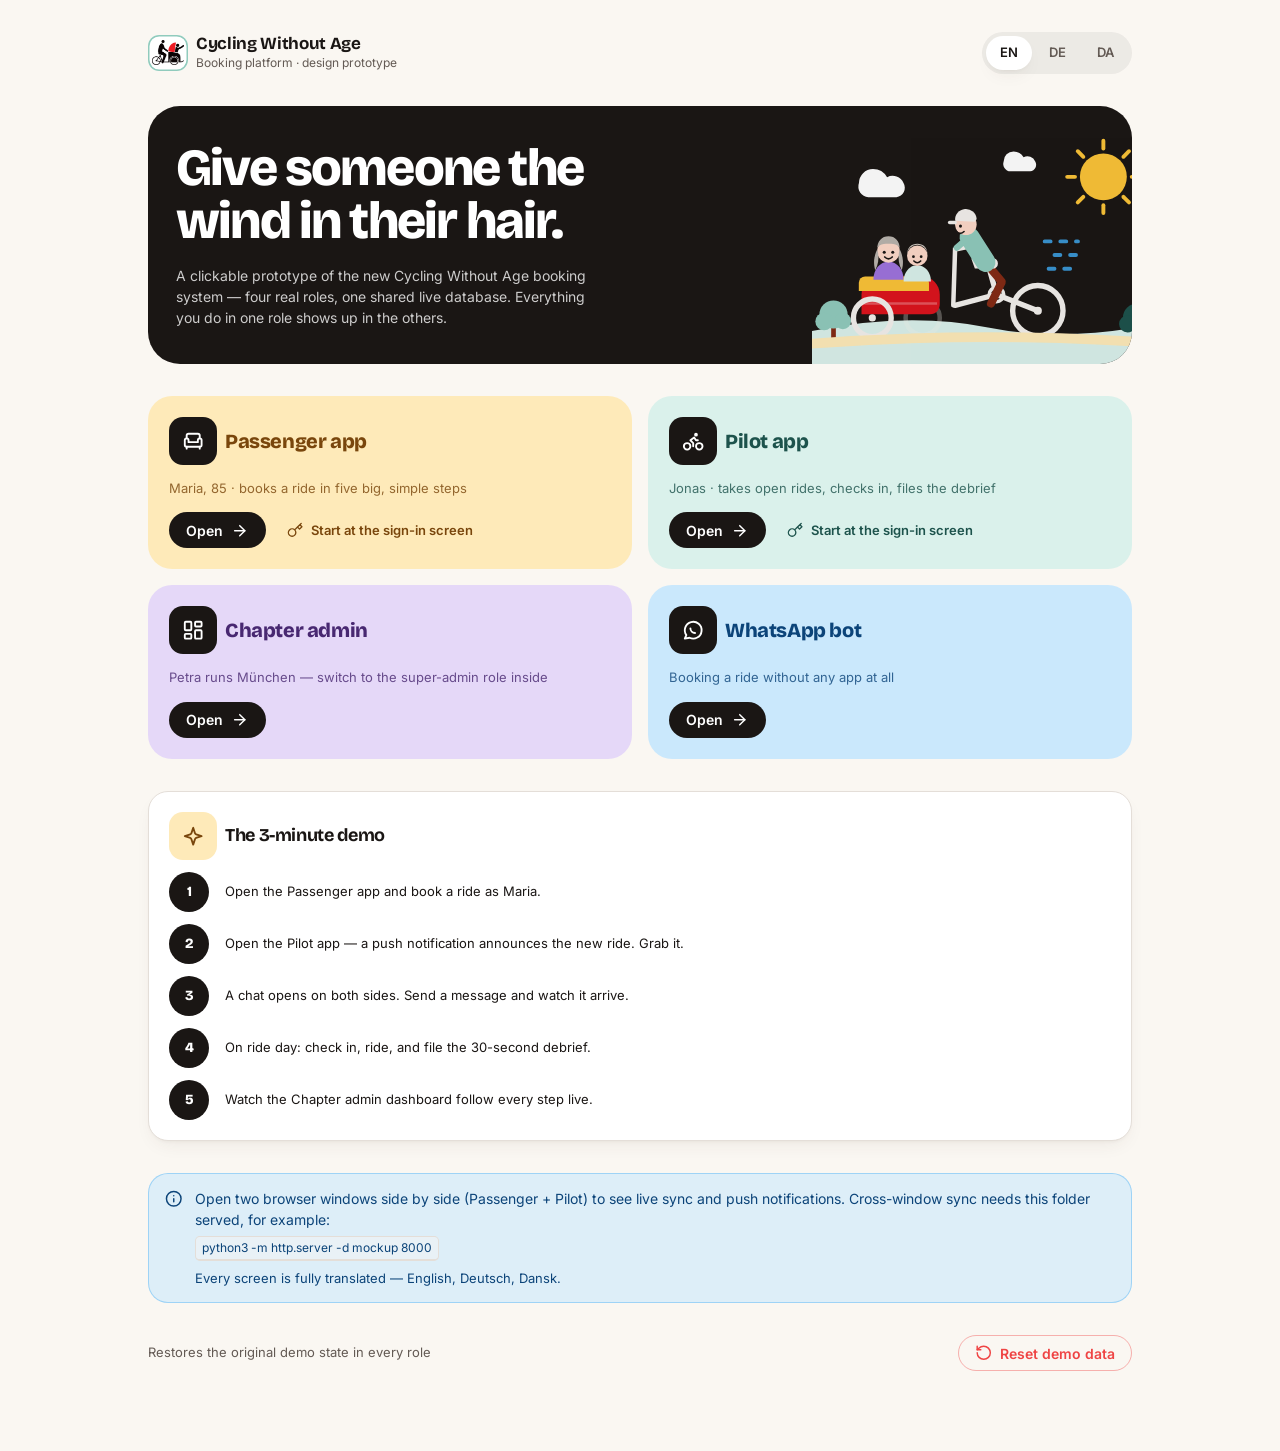
==== commit 94f7d0b2: "changes" ====
--- a/mockup/index.html
+++ b/mockup/index.html
@@ -4,7 +4,7 @@
   <meta charset="utf-8">
   <meta name="viewport" content="width=device-width, initial-scale=1, viewport-fit=cover">
   <meta name="theme-color" content="#faf5ee">
-  <link rel="icon" href="data:image/svg+xml,<svg xmlns='http://www.w3.org/2000/svg' viewBox='0 0 100 100'><text y='.9em' font-size='90'>🚲</text></svg>">
+  <link rel="icon" href="assets/logo.png">
   <title>Cycling Without Age — Booking Platform Mockup</title>
   <link rel="preconnect" href="https://fonts.googleapis.com">
   <link rel="preconnect" href="https://fonts.gstatic.com" crossorigin>
--- a/mockup/css/app.css
+++ b/mockup/css/app.css
@@ -10,7 +10,7 @@
   --card: 0 0% 100%;
   --card-foreground: 0 0% 3.9%;
   --popover: 0 0% 100%;
-  --primary: 352 89% 43%;            /* CWA red */
+  --primary: 357 84% 47%;            /* CWA red, from the logo */
   --primary-foreground: 0 0% 100%;
   --secondary: 0 0% 96.1%;
   --secondary-foreground: 0 0% 9%;
@@ -22,11 +22,13 @@
   --destructive-foreground: 0 0% 98%;
   --border: 0 0% 89.8%;
   --input: 0 0% 89.8%;
-  --ring: 352 89% 43%;
+  --ring: 357 84% 47%;
   --radius: 0.625rem;
 
   --amber-bg: 45 93% 47%;
-  --emerald: 152 69% 31%;
+  /* CWA teal #92CBBE, darkened to stay legible as a foreground on light tints */
+  --emerald: 170 42% 28%;
+  --teal: 166 36% 68%;               /* #92CBBE itself, for fills and accents */
   --sky: 199 89% 48%;
 
   --shadow-sm: 0 1px 2px 0 rgb(0 0 0 / 0.05);
@@ -345,6 +347,14 @@
   overflow-y: auto;
 }
 .sidebar-header { display: flex; align-items: center; gap: 0.625rem; padding: 1.125rem 1rem 0.875rem; }
+.sidebar-logo {
+  width: 2.375rem; height: 2.125rem; flex: none;
+  border-radius: 0.5rem; padding: 0.2rem;
+  background: white;
+  box-shadow: inset 0 0 0 1.5px hsl(var(--teal));
+  display: flex; align-items: center; justify-content: center;
+}
+.sidebar-logo img { width: 100%; height: 100%; object-fit: contain; }
 .sidebar-group { padding: 0.5rem 0.625rem; }
 .sidebar-group-label {
   padding: 0.375rem 0.625rem; font-size: 0.6875rem; font-weight: 600;
--- a/mockup/css/brand.css
+++ b/mockup/css/brand.css
@@ -16,13 +16,16 @@
   --ink-soft: 24 8% 36%;
   --line: 30 18% 87%;
 
-  /* --- the colour family (flat pastel blocks + a saturated ink twin) --- */
+  /* --- the colour family (flat pastel blocks + a saturated ink twin) ---
+     `rose` and `mint` are the two corporate colours: the logo red and #92CBBE.
+     Everything positive/calm in the apps rides on the mint family, so the
+     corporate teal shows up in rings, bars, week strip, seats and the SVG art. */
   --sun: 43 96% 60%;   --sun-bg: 43 96% 86%;   --sun-ink: 32 82% 26%;
-  --mint: 156 52% 48%; --mint-bg: 154 54% 86%; --mint-ink: 162 68% 20%;
+  --mint: 166 36% 68%; --mint-bg: 166 44% 90%; --mint-ink: 172 48% 22%;  /* --mint = #92CBBE */
   --sky: 204 88% 60%;  --sky-bg: 204 88% 89%;  --sky-ink: 209 82% 26%;
   --lav: 264 62% 66%;  --lav-bg: 265 70% 91%;  --lav-ink: 266 48% 30%;
   --peach: 16 92% 66%; --peach-bg: 18 94% 89%; --peach-ink: 12 72% 30%;
-  --rose: 352 89% 43%; --rose-bg: 352 80% 93%; --rose-ink: 352 70% 30%;
+  --rose: 357 84% 47%; --rose-bg: 357 82% 94%; --rose-ink: 356 70% 32%;  /* the logo red, kept dark enough for white type */
 
   --r-card: 1.25rem;
   --r-tile: 1.5rem;
@@ -165,7 +168,7 @@
 .btn-ink { background: hsl(var(--ink)); color: hsl(0 0% 100%); }
 .btn-ink:hover { background: hsl(var(--ink) / 0.88); }
 .btn-sun { background: hsl(var(--sun)); color: hsl(var(--sun-ink)); }
-.btn-mint { background: hsl(var(--mint)); color: white; }
+.btn-mint { background: hsl(var(--mint)); color: hsl(var(--mint-ink)); }
 
 /* the signature CTA: label pill + solid circle with an arrow (see inspiration) */
 .btn-hero {
@@ -237,15 +240,28 @@
 body.senior .hero-head-title { font-size: 1.1875rem; }
 body.senior .hero-head-sub { font-size: 0.875rem; }
 
+/* the logo, on a white plate ringed in the corporate teal */
 .brand-dot {
-  width: 2.25rem; height: 2.25rem; flex: none;
-  border-radius: 999px;
-  background: hsl(var(--rose));
-  color: white;
+  width: 2.5rem; height: 2.25rem; flex: none;
+  border-radius: 0.7rem;
+  background: hsl(0 0% 100%);
+  box-shadow: inset 0 0 0 1.5px hsl(var(--mint));
   display: flex; align-items: center; justify-content: center;
-}
-.brand-dot svg.icon { width: 1.2rem; height: 1.2rem; }
-body.senior .brand-dot { width: 2.75rem; height: 2.75rem; }
+  padding: 0.2rem 0.25rem;
+}
+.brand-dot img { width: 100%; height: 100%; object-fit: contain; }
+body.senior .brand-dot { width: 3rem; height: 2.75rem; }
+
+/* logo + wordmark, for splash/login screens */
+.brand-lockup { display: inline-flex; align-items: center; gap: 0.6rem; }
+.brand-lockup img { height: 2.25rem; width: auto; }
+.brand-lockup span {
+  font-family: var(--font-display); font-weight: 800;
+  letter-spacing: -0.02em; font-size: 1rem; line-height: 1.1;
+  max-width: 7.5rem;
+}
+body.senior .brand-lockup img { height: 2.75rem; }
+body.senior .brand-lockup span { font-size: 1.125rem; max-width: 8.5rem; }
 
 /* notification bell with a live dot */
 .bell {
@@ -453,7 +469,7 @@
   animation: ping 2.2s cubic-bezier(0, 0, 0.2, 1) infinite;
 }
 .passkey-orb::after { animation-delay: 0.7s; }
-.passkey-orb.ok { background: hsl(var(--mint)); }
+.passkey-orb.ok { background: hsl(var(--mint)); color: hsl(var(--mint-ink)); }
 .passkey-orb.ok::before, .passkey-orb.ok::after { display: none; }
 
 .otp-row { display: flex; gap: 0.5rem; justify-content: center; }
